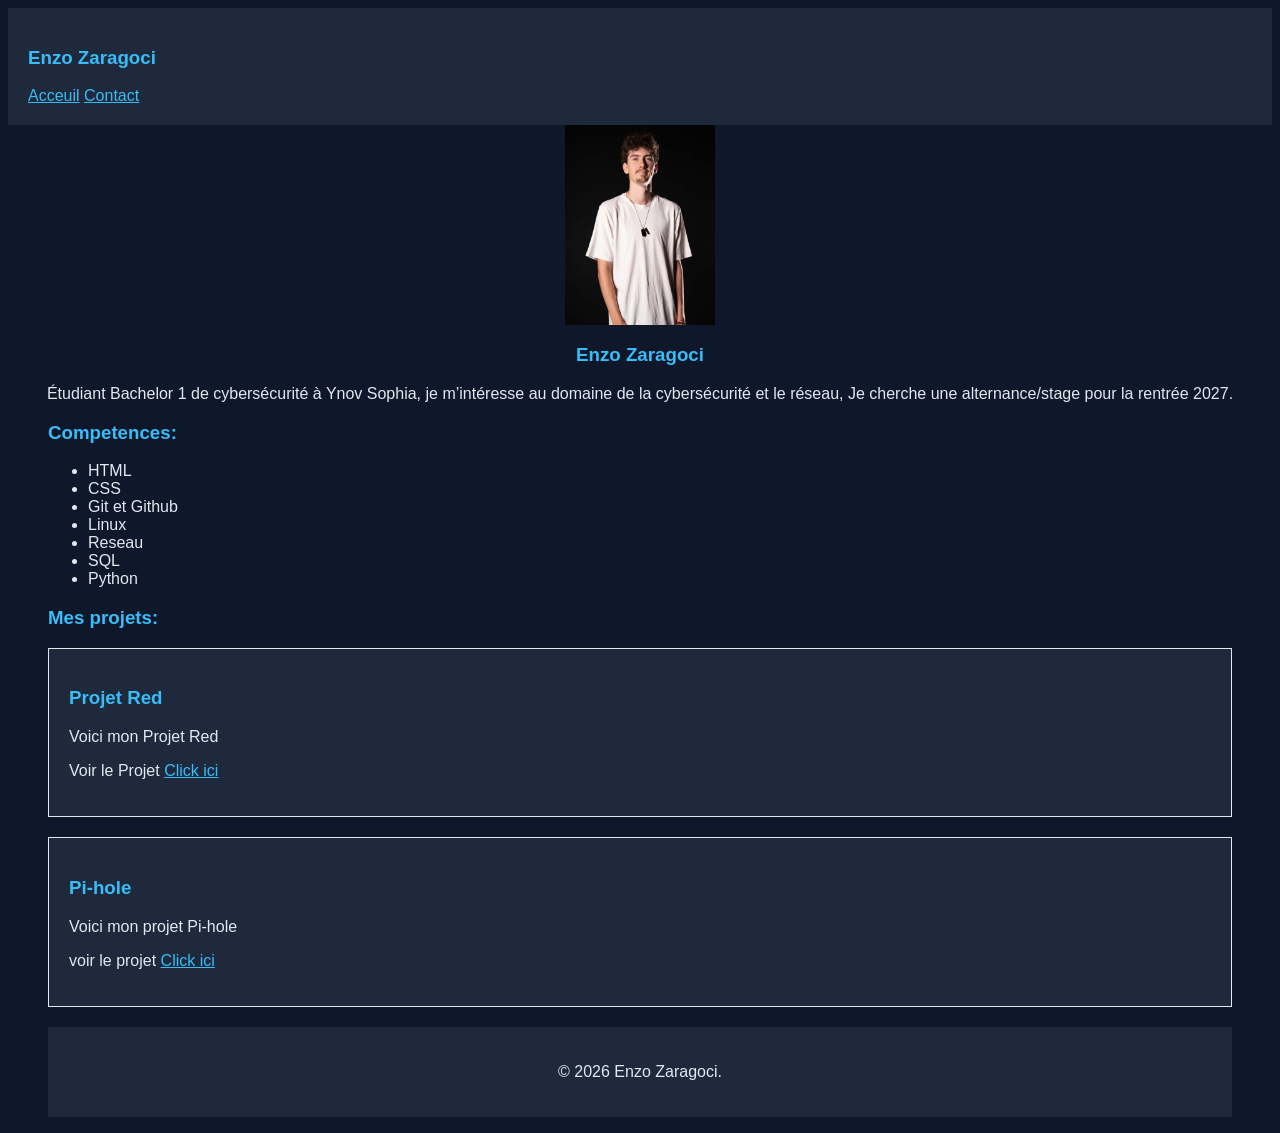
==== index.html @ 89391ff2 "contact" ====
<!DOCTYPE html>
<html lang="fr">
    <head>
        <meta charset="UTF-8">
        <link rel="stylesheet" href="style.css">
        <title>Portfolio Enzo Zaragoci</title>
    </head>
    <header>
        <h3>
            Enzo Zaragoci
        </h3>
        <a href="index.html">Acceuil</a>
        <a href="contact.html">Contact</a>   
    </header>
    <body>
        <img src="Photo professionel.jpg" alt="Photo professionel" width="150" height="200">
        <h3 style="text-align:center">Enzo Zaragoci</h3>
        <p style="text-align:center">Étudiant Bachelor 1 de cybersécurité à Ynov Sophia, je m’intéresse au domaine de la cybersécurité et le réseau, Je cherche une alternance/stage pour la rentrée 2027.</p>
        <figure>
        <h3>Competences:</h3>
            <ul>
                <li>HTML</li>
                <li>CSS</li>
                <li>Git et Github</li>
                <li>Linux</li>
                <li>Reseau</li>
                <li>SQL</li>
                <li>Python</li>
            </ul>
        <h3>Mes projets:</h3>
        <div class ="projetred">
            <h3>Projet Red</h3>
            <p>Voici mon Projet Red</p>
            <p>Voir le Projet <a href="https://github.com/ItsForTheVibes/Projet-Red-Mr-Ybot">Click ici</a></p>
        </div>
        <div class ="projetpi">
            <h3>Pi-hole</h3>
            <p>Voici mon projet Pi-hole</p>
            <p>voir le projet <a href="https://github.com/ItsForTheVibes/Projet-Red-Mr-Ybot">Click ici</a></p>
        </div>
    </body>
    <footer>
        <p style = "text-align: center">© 2026 Enzo Zaragoci.</p>
    </footer>
</html>
---- style.css ----
img {
  display: block;
  margin-left: auto;
  margin-right: auto;
}   

body {
  background-color: #0F172A;
  h3,h2,ul,figcaption,a {
    color: #38BDF8;
    }
    p,li{
    color: #E2E8F0;
    }
}

* {
    font-family: Arial, sans-serif;
}   

.projetred {
    margin-bottom: 20px;
    padding: 20px;
    border: 1px solid #E2E8F0;
    background-color: #1E293B ;
}

.projetpi {
    margin-bottom: 20px;
    padding: 20px;
    border: 1px solid #E2E8F0;
    background-color: #1E293B ;
}

header {
    display: block;
    background-color: #1E293B ;
    color: #E2E8F0;
    padding: 20px;
    text-align:left;
}

main {
    flex: 1;
    padding: 30px;
}

footer {
    display: block;
    background-color: #1E293B ;
    color: #E2E8F0;
    padding: 20px;
    text-align: center;
}
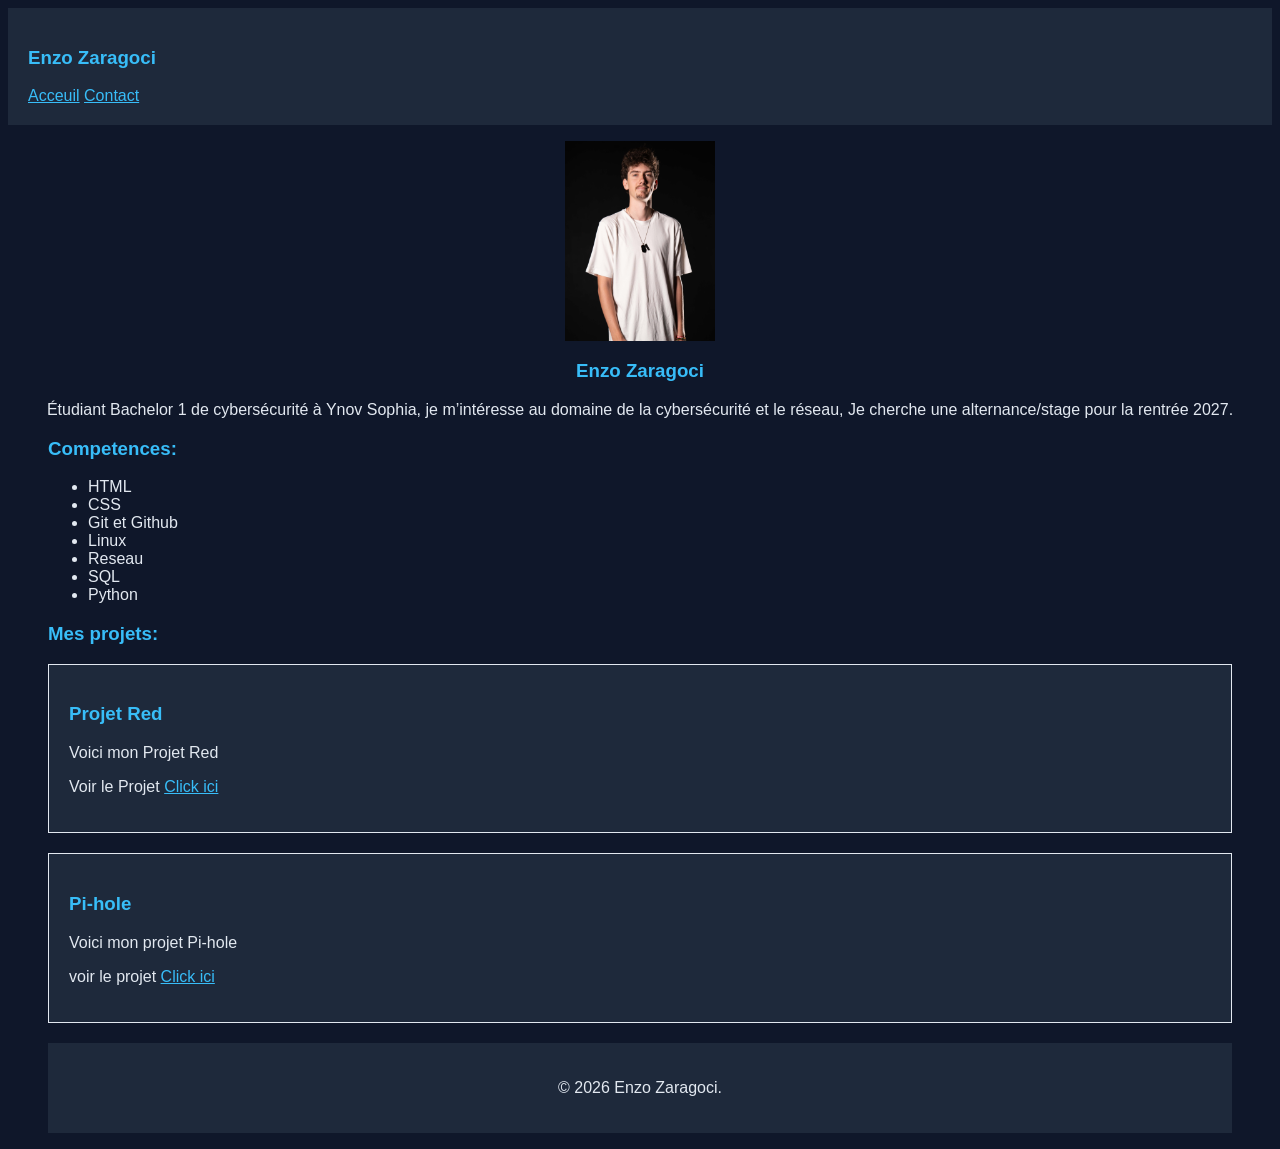
==== commit 53bc4dc8: "espace" ====
--- a/index.html
+++ b/index.html
@@ -13,6 +13,7 @@
         <a href="contact.html">Contact</a>   
     </header>
     <body>
+        <p></p>
         <img src="Photo professionel.jpg" alt="Photo professionel" width="150" height="200">
         <h3 style="text-align:center">Enzo Zaragoci</h3>
         <p style="text-align:center">Étudiant Bachelor 1 de cybersécurité à Ynov Sophia, je m’intéresse au domaine de la cybersécurité et le réseau, Je cherche une alternance/stage pour la rentrée 2027.</p>
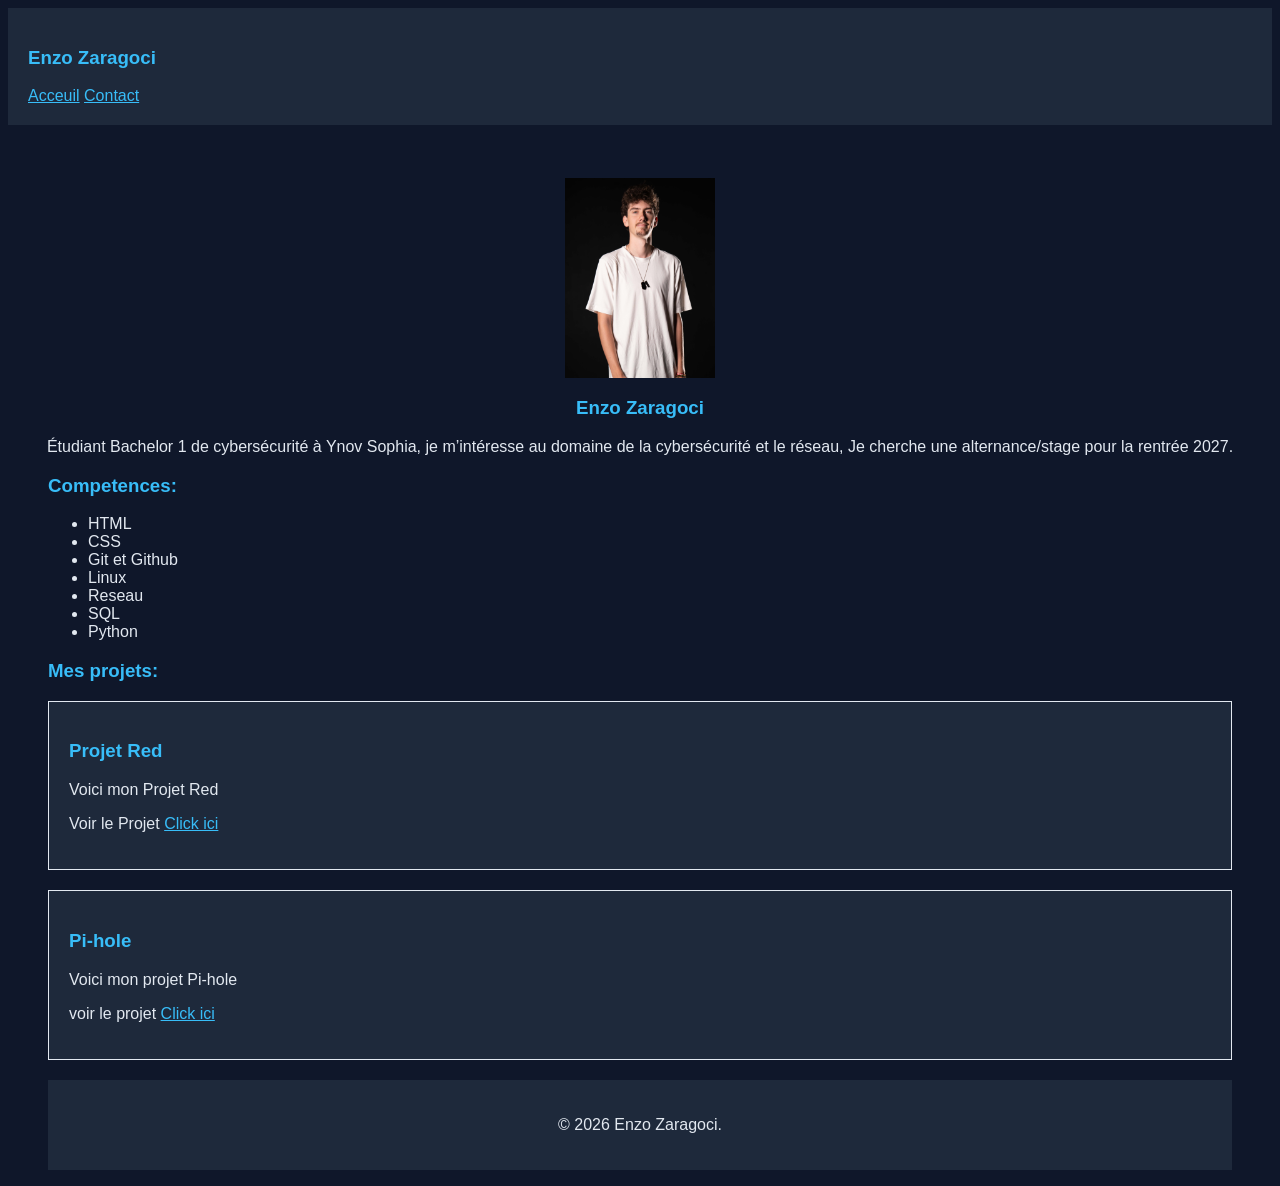
==== commit 6fea9d03: "espace" ====
--- a/index.html
+++ b/index.html
@@ -13,7 +13,7 @@
         <a href="contact.html">Contact</a>   
     </header>
     <body>
-        <p></p>
+        <p>ㅤ</p>
         <img src="Photo professionel.jpg" alt="Photo professionel" width="150" height="200">
         <h3 style="text-align:center">Enzo Zaragoci</h3>
         <p style="text-align:center">Étudiant Bachelor 1 de cybersécurité à Ynov Sophia, je m’intéresse au domaine de la cybersécurité et le réseau, Je cherche une alternance/stage pour la rentrée 2027.</p>
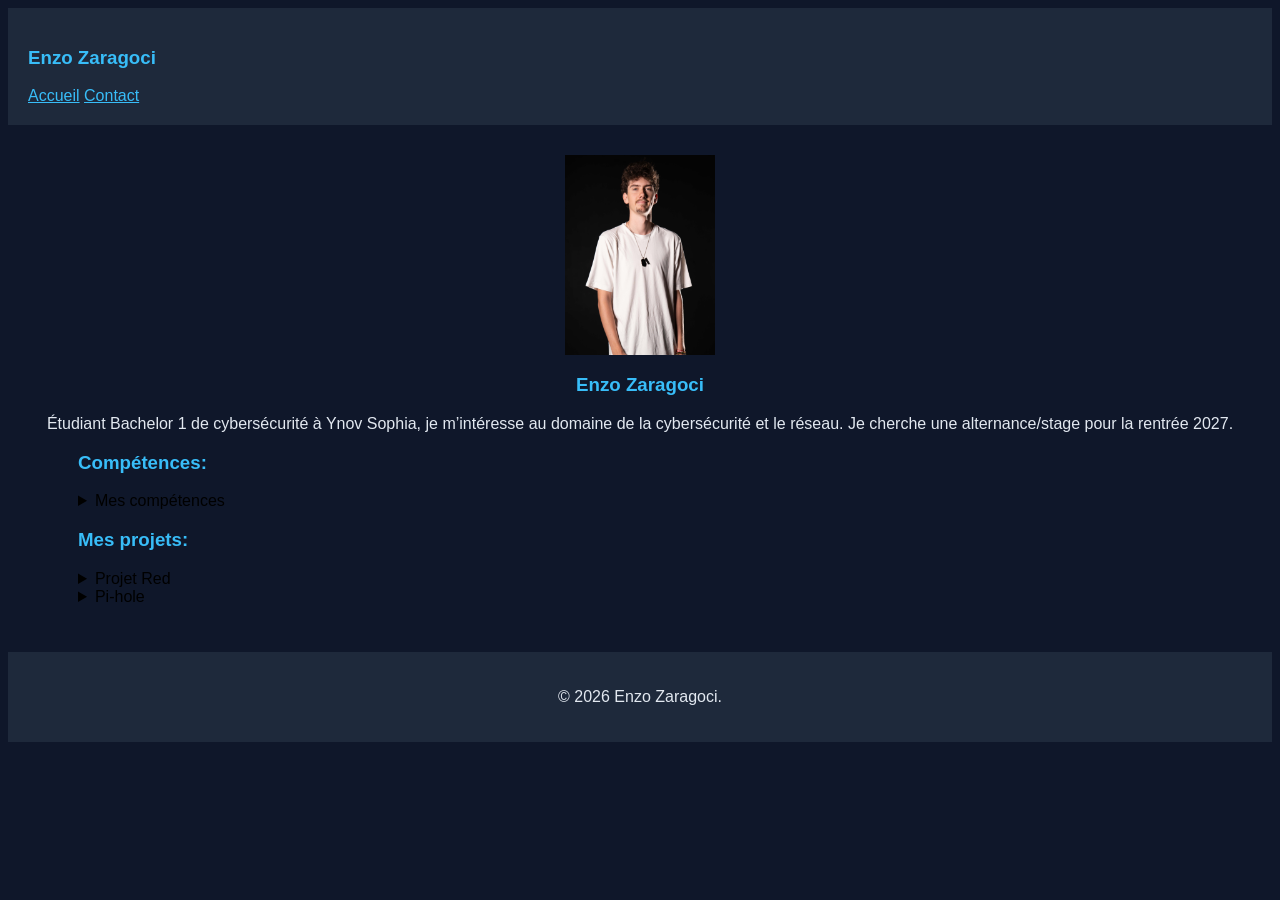
==== commit 614131e4: "acordion index.html" ====
--- a/index.html
+++ b/index.html
@@ -1,46 +1,87 @@
+
 <!DOCTYPE html>
 <html lang="fr">
-    <head>
-        <meta charset="UTF-8">
-        <link rel="stylesheet" href="style.css">
-        <title>Portfolio Enzo Zaragoci</title>
-    </head>
+<head>
+    <meta charset="UTF-8">
+    <meta name="viewport" content="width=device-width, initial-scale=1.0">
+    <link rel="stylesheet" href="style.css">
+    <title>Portfolio Enzo Zaragoci</title>
+</head>
+
+<body>
     <header>
-        <h3>
-            Enzo Zaragoci
-        </h3>
-        <a href="index.html">Acceuil</a>
-        <a href="contact.html">Contact</a>   
+        <h3>Enzo Zaragoci</h3>
+        <a href="index.html">Accueil</a>
+        <a href="contact.html">Contact</a>
     </header>
-    <body>
-        <p>ㅤ</p>
-        <img src="Photo professionel.jpg" alt="Photo professionel" width="150" height="200">
+
+    <main>
+        <img src="Photo professionel.jpg"
+             alt="Photo professionnel"
+             width="150"
+             height="200">
+
         <h3 style="text-align:center">Enzo Zaragoci</h3>
-        <p style="text-align:center">Étudiant Bachelor 1 de cybersécurité à Ynov Sophia, je m’intéresse au domaine de la cybersécurité et le réseau, Je cherche une alternance/stage pour la rentrée 2027.</p>
+
+        <p style="text-align:center">
+            Étudiant Bachelor 1 de cybersécurité à Ynov Sophia,
+            je m’intéresse au domaine de la cybersécurité et
+            le réseau. Je cherche une alternance/stage
+            pour la rentrée 2027.
+        </p>
+
         <figure>
-        <h3>Competences:</h3>
-            <ul>
-                <li>HTML</li>
-                <li>CSS</li>
-                <li>Git et Github</li>
-                <li>Linux</li>
-                <li>Reseau</li>
-                <li>SQL</li>
-                <li>Python</li>
-            </ul>
-        <h3>Mes projets:</h3>
-        <div class ="projetred">
-            <h3>Projet Red</h3>
-            <p>Voici mon Projet Red</p>
-            <p>Voir le Projet <a href="https://github.com/ItsForTheVibes/Projet-Red-Mr-Ybot">Click ici</a></p>
-        </div>
-        <div class ="projetpi">
-            <h3>Pi-hole</h3>
-            <p>Voici mon projet Pi-hole</p>
-            <p>voir le projet <a href="https://github.com/ItsForTheVibes/Projet-Red-Mr-Ybot">Click ici</a></p>
-        </div>
-    </body>
+            <h3>Compétences:</h3>
+
+            <details class="accordion">
+                <summary>Mes compétences</summary>
+                <div class="accordion-content">
+                    <ul>
+                        <li>HTML</li>
+                        <li>CSS</li>
+                        <li>Git et Github</li>
+                        <li>Linux</li>
+                        <li>Réseau</li>
+                        <li>SQL</li>
+                        <li>Python</li>
+                    </ul>
+                </div>
+            </details>
+
+            <h3>Mes projets:</h3>
+
+            <details class="accordion">
+                <summary>Projet Red</summary>
+                <div class="accordion-content">
+                    <p>Voici mon Projet Red</p>
+                    <p>
+                        Voir le Projet
+                        <a href="https://github.com/ItsForTheVibes/Projet-Red-Mr-Ybot"
+                           target="_blank" rel="noopener noreferrer">
+                            Click ici
+                        </a>
+                    </p>
+                </div>
+            </details>
+
+            <details class="accordion">
+                <summary>Pi-hole</summary>
+                <div class="accordion-content">
+                    <p>Voici mon projet Pi-hole</p>
+                    <p>
+                        Voir le projet
+                        <a href="https://github.com/ItsForTheVibes/Projet-Red-Mr-Ybot"
+                           target="_blank" rel="noopener noreferrer">
+                            Click ici
+                        </a>
+                    </p>
+                </div>
+            </details>
+        </figure>
+    </main>
+
     <footer>
-        <p style = "text-align: center">© 2026 Enzo Zaragoci.</p>
+        <p>© 2026 Enzo Zaragoci.</p>
     </footer>
-</html>+</body>
+</html>
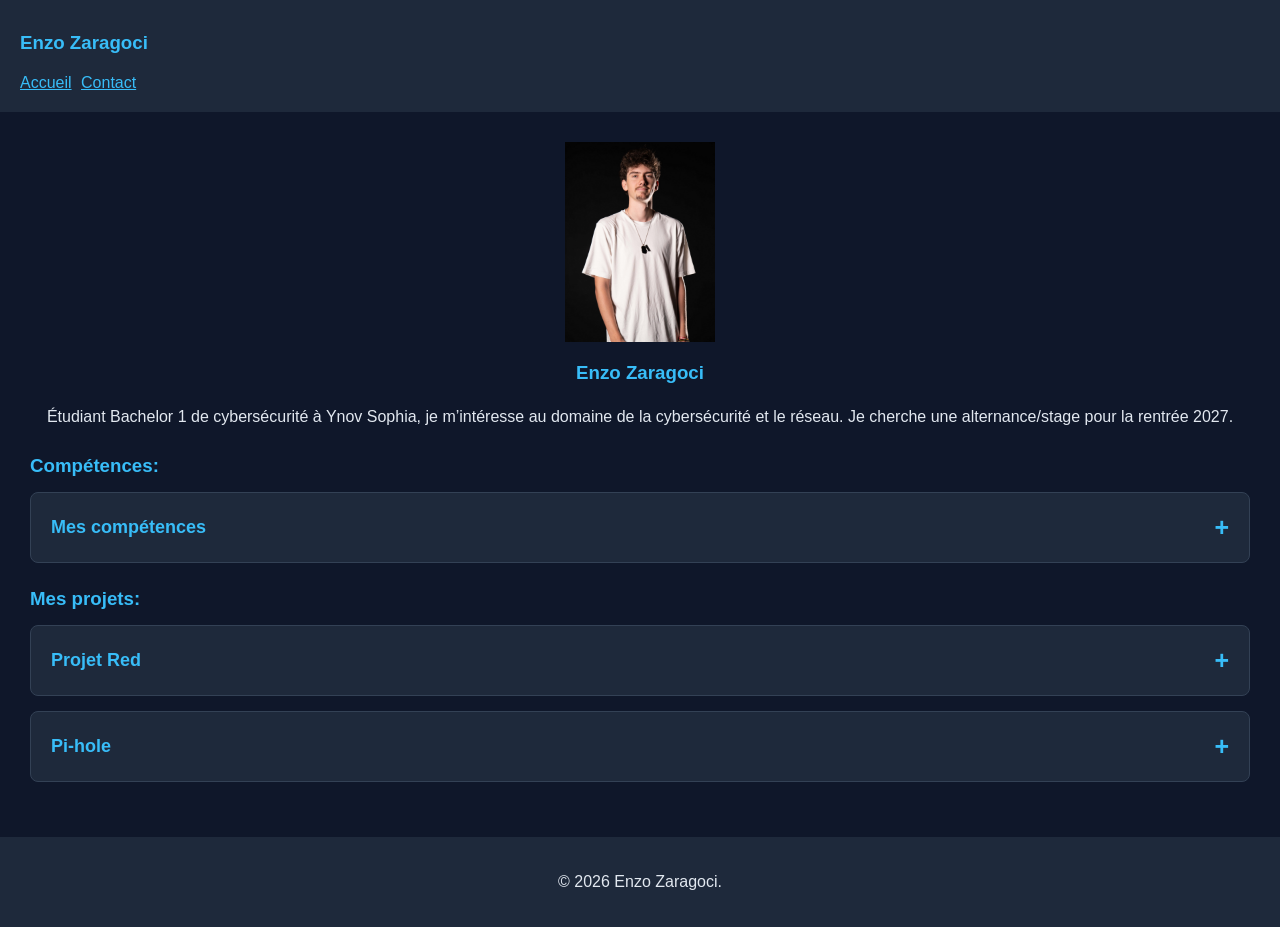
==== commit 172c2d10: "ia a pete un cable" ====
--- a/index.html
+++ b/index.html
@@ -1,6 +1,7 @@
 
 <!DOCTYPE html>
 <html lang="fr">
+
 <head>
     <meta charset="UTF-8">
     <meta name="viewport" content="width=device-width, initial-scale=1.0">
@@ -9,33 +10,52 @@
 </head>
 
 <body>
+
+    <!-- HEADER -->
     <header>
         <h3>Enzo Zaragoci</h3>
-        <a href="index.html">Accueil</a>
-        <a href="contact.html">Contact</a>
+
+        <nav>
+            <a href="index.html">Accueil</a>
+            <a href="contact.html">Contact</a>
+        </nav>
     </header>
 
+    <!-- MAIN CONTENT -->
     <main>
-        <img src="Photo professionel.jpg"
-             alt="Photo professionnel"
-             width="150"
-             height="200">
 
-        <h3 style="text-align:center">Enzo Zaragoci</h3>
+        <!-- PROFILE -->
+        <section class="profil">
 
-        <p style="text-align:center">
-            Étudiant Bachelor 1 de cybersécurité à Ynov Sophia,
-            je m’intéresse au domaine de la cybersécurité et
-            le réseau. Je cherche une alternance/stage
-            pour la rentrée 2027.
-        </p>
+            <img
+                src="Photo professionel.jpg"
+                alt="Photo professionnel"
+                width="150"
+                height="200"
+            >
 
-        <figure>
+            <h3>Enzo Zaragoci</h3>
+
+            <p>
+                Étudiant Bachelor 1 de cybersécurité à Ynov Sophia,
+                je m’intéresse au domaine de la cybersécurité
+                et le réseau. Je cherche une alternance/stage
+                pour la rentrée 2027.
+            </p>
+
+        </section>
+
+        <!-- COMPETENCES -->
+        <section class="competences">
+
             <h3>Compétences:</h3>
 
             <details class="accordion">
+
                 <summary>Mes compétences</summary>
+
                 <div class="accordion-content">
+
                     <ul>
                         <li>HTML</li>
                         <li>CSS</li>
@@ -45,43 +65,74 @@
                         <li>SQL</li>
                         <li>Python</li>
                     </ul>
+
                 </div>
+
             </details>
+
+        </section>
+
+        <!-- PROJETS -->
+        <section class="projets">
 
             <h3>Mes projets:</h3>
 
+            <!-- PROJET RED -->
             <details class="accordion">
+
                 <summary>Projet Red</summary>
+
                 <div class="accordion-content">
+
                     <p>Voici mon Projet Red</p>
+
                     <p>
-                        Voir le Projet
-                        <a href="https://github.com/ItsForTheVibes/Projet-Red-Mr-Ybot"
-                           target="_blank" rel="noopener noreferrer">
+                        Voir le Projet :
+                        <a
+                            href="https://github.com/ItsForTheVibes/Projet-Red-Mr-Ybot"
+                            target="_blank"
+                            rel="noopener noreferrer"
+                        >
                             Click ici
                         </a>
                     </p>
+
                 </div>
+
             </details>
 
+            <!-- PI-HOLE -->
             <details class="accordion">
+
                 <summary>Pi-hole</summary>
+
                 <div class="accordion-content">
+
                     <p>Voici mon projet Pi-hole</p>
+
                     <p>
-                        Voir le projet
-                        <a href="https://github.com/ItsForTheVibes/Projet-Red-Mr-Ybot"
-                           target="_blank" rel="noopener noreferrer">
+                        Voir le projet :
+                        <a
+                            href="https://github.com/ItsForTheVibes/Projet-Red-Mr-Ybot"
+                            target="_blank"
+                            rel="noopener noreferrer"
+                        >
                             Click ici
                         </a>
                     </p>
+
                 </div>
+
             </details>
-        </figure>
+
+        </section>
+
     </main>
 
+    <!-- FOOTER -->
     <footer>
         <p>© 2026 Enzo Zaragoci.</p>
     </footer>
+
 </body>
 </html>
--- a/style.css
+++ b/style.css
@@ -1,54 +1,220 @@
-img {
-  display: block;
-  margin-left: auto;
-  margin-right: auto;
-}   
+
+/* GENERAL */
+
+* {
+    box-sizing: border-box;
+    font-family: Arial, sans-serif;
+}
 
 body {
-  background-color: #0F172A;
-  h3,h2,ul,figcaption,a {
-    color: #38BDF8;
-    }
-    p,li{
-    color: #E2E8F0;
-    }
-}
-
-* {
-    font-family: Arial, sans-serif;
-}   
-
-.projetred {
+    margin: 0;
+    background-color: #0F172A;
+    color: #E2E8F0;
+}
+
+h2, h3, a {
+    color: #38BDF8;
+}
+
+p, li {
+    color: #E2E8F0;
+}
+
+/* HEADER */
+
+header {
+    background-color: #1E293B;
+    padding: 20px;
+    text-align: left;
+}
+
+header h3 {
+    margin-top: 12px;
     margin-bottom: 20px;
+}
+
+nav a {
+    color: #38BDF8;
+    margin-right: 5px;
+}
+
+/* MAIN */
+
+main {
+    padding: 30px;
+    flex: 1;
+}
+
+/* PROFILE */
+
+.profil {
+    text-align: center;
+    margin-bottom: 25px;
+}
+
+.profil img {
+    display: block;
+    margin-left: auto;
+    margin-right: auto;
+    object-fit: cover;
+}
+
+.profil h3 {
+    margin-top: 20px;
+}
+
+.profil p {
+    line-height: 1.6;
+    margin-top: 20px;
+}
+
+/* SECTIONS */
+
+.competences,
+.projets {
+    margin-bottom: 25px;
+}
+
+.competences h3,
+.projets h3 {
+    color: #38BDF8;
+    margin-bottom: 15px;
+}
+
+/* ACCORDION */
+
+.accordion {
+    background-color: #1E293B;
+    border: 1px solid #334155;
+    border-radius: 8px;
+    margin-bottom: 15px;
+    overflow: hidden;
+    transition: border-color 0.3s ease;
+}
+
+/* ACCORDION TITLE */
+
+.accordion summary {
     padding: 20px;
-    border: 1px solid #E2E8F0;
-    background-color: #1E293B ;
-}
-
-.projetpi {
-    margin-bottom: 20px;
-    padding: 20px;
-    border: 1px solid #E2E8F0;
-    background-color: #1E293B ;
-}
-
-header {
-    display: block;
-    background-color: #1E293B ;
-    color: #E2E8F0;
-    padding: 20px;
-    text-align:left;
-}
-
-main {
-    flex: 1;
-    padding: 30px;
-}
+    color: #38BDF8;
+    font-size: 18px;
+    font-weight: bold;
+    cursor: pointer;
+
+    list-style: none;
+
+    display: flex;
+    justify-content: space-between;
+    align-items: center;
+
+    transition: background-color 0.3s ease;
+}
+
+/* REMOVE DEFAULT ARROW */
+
+.accordion summary::-webkit-details-marker {
+    display: none;
+}
+
+/* CUSTOM PLUS ICON */
+
+.accordion summary::after {
+    content: "+";
+    font-size: 25px;
+    color: #38BDF8;
+    transition: transform 0.3s ease;
+}
+
+/* MINUS ICON WHEN OPEN */
+
+.accordion[open] summary::after {
+    content: "−";
+}
+
+/* HOVER EFFECT */
+
+.accordion summary:hover {
+    background-color: #334155;
+}
+
+/* OPEN ACCORDION */
+
+.accordion[open] {
+    border-color: #38BDF8;
+}
+
+/* ACCORDION CONTENT */
+
+.accordion-content {
+    padding: 0 20px 20px;
+    color: #E2E8F0;
+
+    animation: fadeIn 0.3s ease;
+}
+
+.accordion-content p,
+.accordion-content li {
+    color: #E2E8F0;
+}
+
+.accordion-content ul {
+    padding-left: 20px;
+}
+
+.accordion-content li {
+    margin-bottom: 8px;
+}
+
+.accordion-content a {
+    color: #38BDF8;
+}
+
+/* OPENING ANIMATION */
+
+@keyframes fadeIn {
+    from {
+        opacity: 0;
+        transform: translateY(-8px);
+    }
+
+    to {
+        opacity: 1;
+        transform: translateY(0);
+    }
+}
+
+/* FOOTER */
 
 footer {
-    display: block;
-    background-color: #1E293B ;
+    background-color: #1E293B;
     color: #E2E8F0;
     padding: 20px;
     text-align: center;
-}+}
+
+footer p {
+    text-align: center;
+}
+
+/* MOBILE RESPONSIVE */
+
+@media (max-width: 600px) {
+
+    main {
+        padding: 20px;
+    }
+
+    .profil p {
+        font-size: 15px;
+    }
+
+    .accordion summary {
+        padding: 15px;
+        font-size: 16px;
+    }
+
+    .accordion-content {
+        padding: 0 15px 15px;
+    }
+
+}
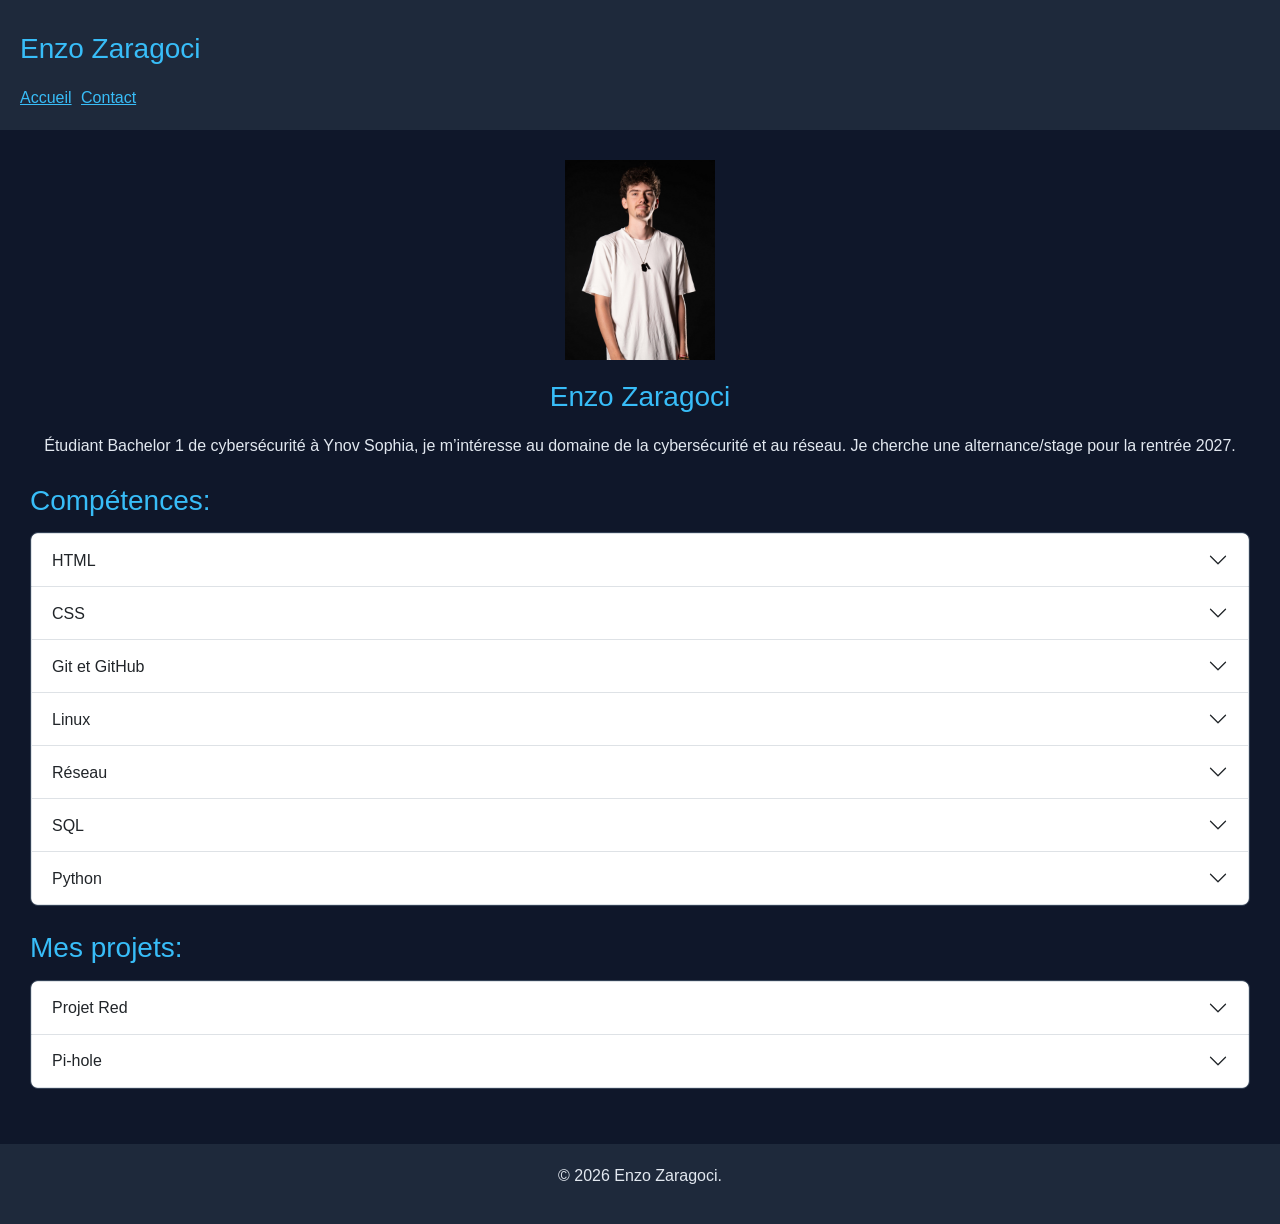
==== commit faf19a75: "acordion index" ====
--- a/index.html
+++ b/index.html
@@ -1,138 +1,125 @@
 
 <!DOCTYPE html>
 <html lang="fr">
-
 <head>
     <meta charset="UTF-8">
     <meta name="viewport" content="width=device-width, initial-scale=1.0">
+    <title>Portfolio Enzo Zaragoci</title>
+    <link href="https://cdn.jsdelivr.net/npm/bootstrap@5.3.3/dist/css/bootstrap.min.css" rel="stylesheet">
     <link rel="stylesheet" href="style.css">
-    <title>Portfolio Enzo Zaragoci</title>
 </head>
-
 <body>
-
-    <!-- HEADER -->
     <header>
         <h3>Enzo Zaragoci</h3>
-
         <nav>
             <a href="index.html">Accueil</a>
             <a href="contact.html">Contact</a>
         </nav>
     </header>
 
-    <!-- MAIN CONTENT -->
     <main>
-
-        <!-- PROFILE -->
         <section class="profil">
-
-            <img
-                src="Photo professionel.jpg"
-                alt="Photo professionnel"
-                width="150"
-                height="200"
-            >
-
+            <img src="Photo professionel.jpg" alt="Photo professionnelle" width="150" height="200">
             <h3>Enzo Zaragoci</h3>
-
-            <p>
-                Étudiant Bachelor 1 de cybersécurité à Ynov Sophia,
-                je m’intéresse au domaine de la cybersécurité
-                et le réseau. Je cherche une alternance/stage
-                pour la rentrée 2027.
-            </p>
-
+            <p>Étudiant Bachelor 1 de cybersécurité à Ynov Sophia, je m’intéresse au domaine de la cybersécurité et au réseau. Je cherche une alternance/stage pour la rentrée 2027.</p>
         </section>
 
-        <!-- COMPETENCES -->
         <section class="competences">
-
             <h3>Compétences:</h3>
-
-            <details class="accordion">
-
-                <summary>Mes compétences</summary>
-
-                <div class="accordion-content">
-
-                    <ul>
-                        <li>HTML</li>
-                        <li>CSS</li>
-                        <li>Git et Github</li>
-                        <li>Linux</li>
-                        <li>Réseau</li>
-                        <li>SQL</li>
-                        <li>Python</li>
-                    </ul>
-
+            <div class="accordion" id="accordionCompetences">
+                <div class="accordion-item">
+                    <h2 class="accordion-header">
+                        <button class="accordion-button collapsed" type="button" data-bs-toggle="collapse" data-bs-target="#competenceHTML" aria-expanded="false" aria-controls="competenceHTML">HTML</button>
+                    </h2>
+                    <div id="competenceHTML" class="accordion-collapse collapse" data-bs-parent="#accordionCompetences">
+                        <div class="accordion-body">HTML est un langage de balisage utilisé pour structurer les pages web. Je l'utilise pour créer des sites internet et organiser leur contenu.</div>
+                    </div>
                 </div>
-
-            </details>
-
+                <div class="accordion-item">
+                    <h2 class="accordion-header">
+                        <button class="accordion-button collapsed" type="button" data-bs-toggle="collapse" data-bs-target="#competenceCSS" aria-expanded="false" aria-controls="competenceCSS">CSS</button>
+                    </h2>
+                    <div id="competenceCSS" class="accordion-collapse collapse" data-bs-parent="#accordionCompetences">
+                        <div class="accordion-body">CSS permet de personnaliser l'apparence des pages web : couleurs, polices, animations et mise en page. Je l'utilise notamment pour le design de mon portfolio.</div>
+                    </div>
+                </div>
+                <div class="accordion-item">
+                    <h2 class="accordion-header">
+                        <button class="accordion-button collapsed" type="button" data-bs-toggle="collapse" data-bs-target="#competenceGit" aria-expanded="false" aria-controls="competenceGit">Git et GitHub</button>
+                    </h2>
+                    <div id="competenceGit" class="accordion-collapse collapse" data-bs-parent="#accordionCompetences">
+                        <div class="accordion-body">Git est un outil de gestion de versions qui permet de suivre les modifications d'un projet. GitHub permet d'héberger des dépôts et de collaborer sur du code.</div>
+                    </div>
+                </div>
+                <div class="accordion-item">
+                    <h2 class="accordion-header">
+                        <button class="accordion-button collapsed" type="button" data-bs-toggle="collapse" data-bs-target="#competenceLinux" aria-expanded="false" aria-controls="competenceLinux">Linux</button>
+                    </h2>
+                    <div id="competenceLinux" class="accordion-collapse collapse" data-bs-parent="#accordionCompetences">
+                        <div class="accordion-body">Linux est un système d'exploitation très utilisé dans les serveurs et la cybersécurité. Je développe mes compétences dans l'utilisation du terminal, des commandes et de l'administration système.</div>
+                    </div>
+                </div>
+                <div class="accordion-item">
+                    <h2 class="accordion-header">
+                        <button class="accordion-button collapsed" type="button" data-bs-toggle="collapse" data-bs-target="#competenceReseau" aria-expanded="false" aria-controls="competenceReseau">Réseau</button>
+                    </h2>
+                    <div id="competenceReseau" class="accordion-collapse collapse" data-bs-parent="#accordionCompetences">
+                        <div class="accordion-body">Je m'intéresse au fonctionnement des réseaux informatiques : adressage IP, protocoles TCP/IP, DNS, routage et communication entre les équipements.</div>
+                    </div>
+                </div>
+                <div class="accordion-item">
+                    <h2 class="accordion-header">
+                        <button class="accordion-button collapsed" type="button" data-bs-toggle="collapse" data-bs-target="#competenceSQL" aria-expanded="false" aria-controls="competenceSQL">SQL</button>
+                    </h2>
+                    <div id="competenceSQL" class="accordion-collapse collapse" data-bs-parent="#accordionCompetences">
+                        <div class="accordion-body">SQL est un langage permettant d'interagir avec des bases de données relationnelles. Il permet notamment de rechercher, ajouter, modifier et supprimer des données.</div>
+                    </div>
+                </div>
+                <div class="accordion-item">
+                    <h2 class="accordion-header">
+                        <button class="accordion-button collapsed" type="button" data-bs-toggle="collapse" data-bs-target="#competencePython" aria-expanded="false" aria-controls="competencePython">Python</button>
+                    </h2>
+                    <div id="competencePython" class="accordion-collapse collapse" data-bs-parent="#accordionCompetences">
+                        <div class="accordion-body">Python est un langage de programmation polyvalent utilisé pour le scripting, l'automatisation et la cybersécurité. Je l'utilise pour apprendre à développer des programmes et automatiser certaines tâches.</div>
+                    </div>
+                </div>
+            </div>
         </section>
 
-        <!-- PROJETS -->
         <section class="projets">
-
             <h3>Mes projets:</h3>
-
-            <!-- PROJET RED -->
-            <details class="accordion">
-
-                <summary>Projet Red</summary>
-
-                <div class="accordion-content">
-
-                    <p>Voici mon Projet Red</p>
-
-                    <p>
-                        Voir le Projet :
-                        <a
-                            href="https://github.com/ItsForTheVibes/Projet-Red-Mr-Ybot"
-                            target="_blank"
-                            rel="noopener noreferrer"
-                        >
-                            Click ici
-                        </a>
-                    </p>
-
+            <div class="accordion" id="accordionProjets">
+                <div class="accordion-item">
+                    <h2 class="accordion-header">
+                        <button class="accordion-button collapsed" type="button" data-bs-toggle="collapse" data-bs-target="#projetRed" aria-expanded="false" aria-controls="projetRed">Projet Red</button>
+                    </h2>
+                    <div id="projetRed" class="accordion-collapse collapse" data-bs-parent="#accordionProjets">
+                        <div class="accordion-body">
+                            <p>Voici mon Projet Red, un projet lié à mon apprentissage de la cybersécurité.</p>
+                            <a href="https://github.com/ItsForTheVibes/Projet-Red-Mr-Ybot" target="_blank" rel="noopener noreferrer">Voir le projet sur GitHub</a>
+                        </div>
+                    </div>
                 </div>
-
-            </details>
-
-            <!-- PI-HOLE -->
-            <details class="accordion">
-
-                <summary>Pi-hole</summary>
-
-                <div class="accordion-content">
-
-                    <p>Voici mon projet Pi-hole</p>
-
-                    <p>
-                        Voir le projet :
-                        <a
-                            href="https://github.com/ItsForTheVibes/Projet-Red-Mr-Ybot"
-                            target="_blank"
-                            rel="noopener noreferrer"
-                        >
-                            Click ici
-                        </a>
-                    </p>
-
+                <div class="accordion-item">
+                    <h2 class="accordion-header">
+                        <button class="accordion-button collapsed" type="button" data-bs-toggle="collapse" data-bs-target="#projetPihole" aria-expanded="false" aria-controls="projetPihole">Pi-hole</button>
+                    </h2>
+                    <div id="projetPihole" class="accordion-collapse collapse" data-bs-parent="#accordionProjets">
+                        <div class="accordion-body">
+                            <p>Projet autour de Pi-hole, une solution de filtrage DNS permettant de bloquer certaines publicités et requêtes réseau indésirables.</p>
+                            <p>Ce projet permet d'approfondir mes connaissances du DNS et de l'administration réseau.</p>
+                            <a href="https://github.com/ItsForTheVibes" target="_blank" rel="noopener noreferrer">Voir mon GitHub</a>
+                        </div>
+                    </div>
                 </div>
-
-            </details>
-
+            </div>
         </section>
-
     </main>
 
-    <!-- FOOTER -->
     <footer>
         <p>© 2026 Enzo Zaragoci.</p>
     </footer>
 
+    <script src="https://cdn.jsdelivr.net/npm/bootstrap@5.3.3/dist/js/bootstrap.bundle.min.js"></script>
 </body>
 </html>
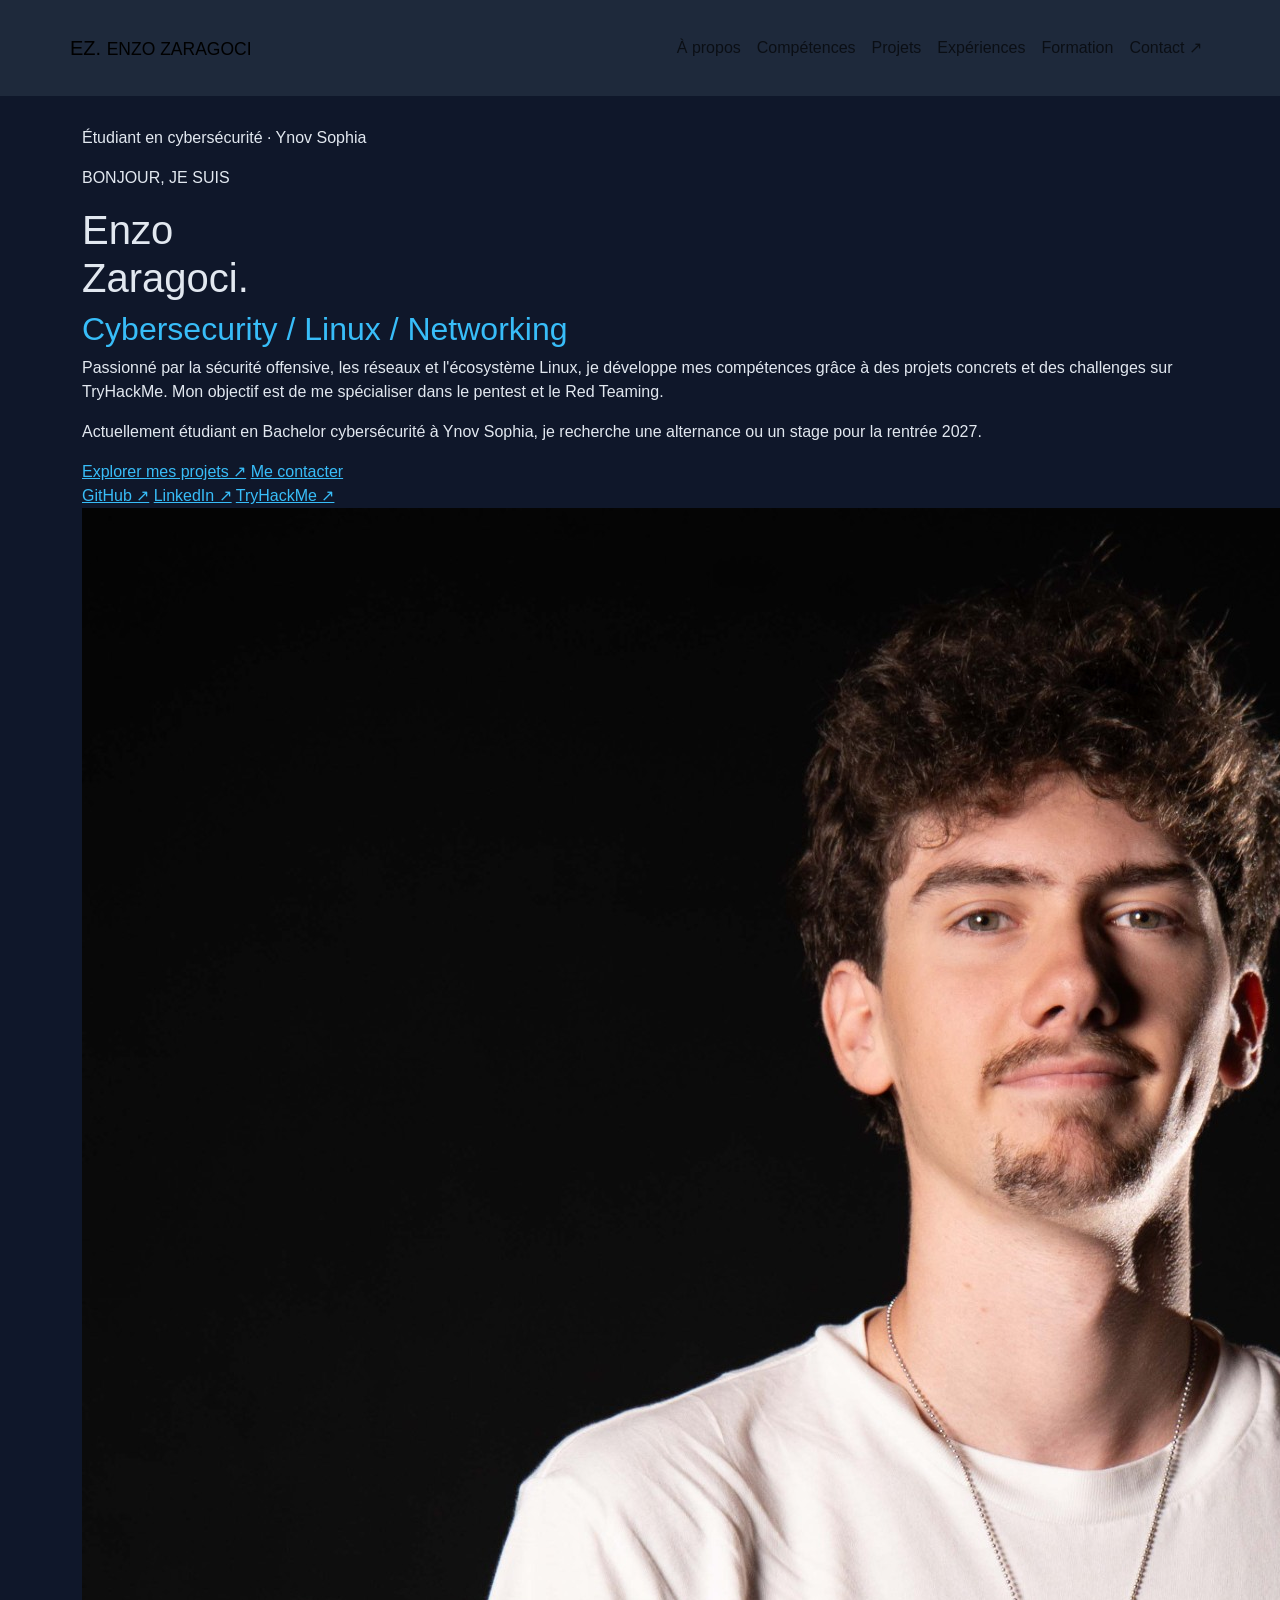
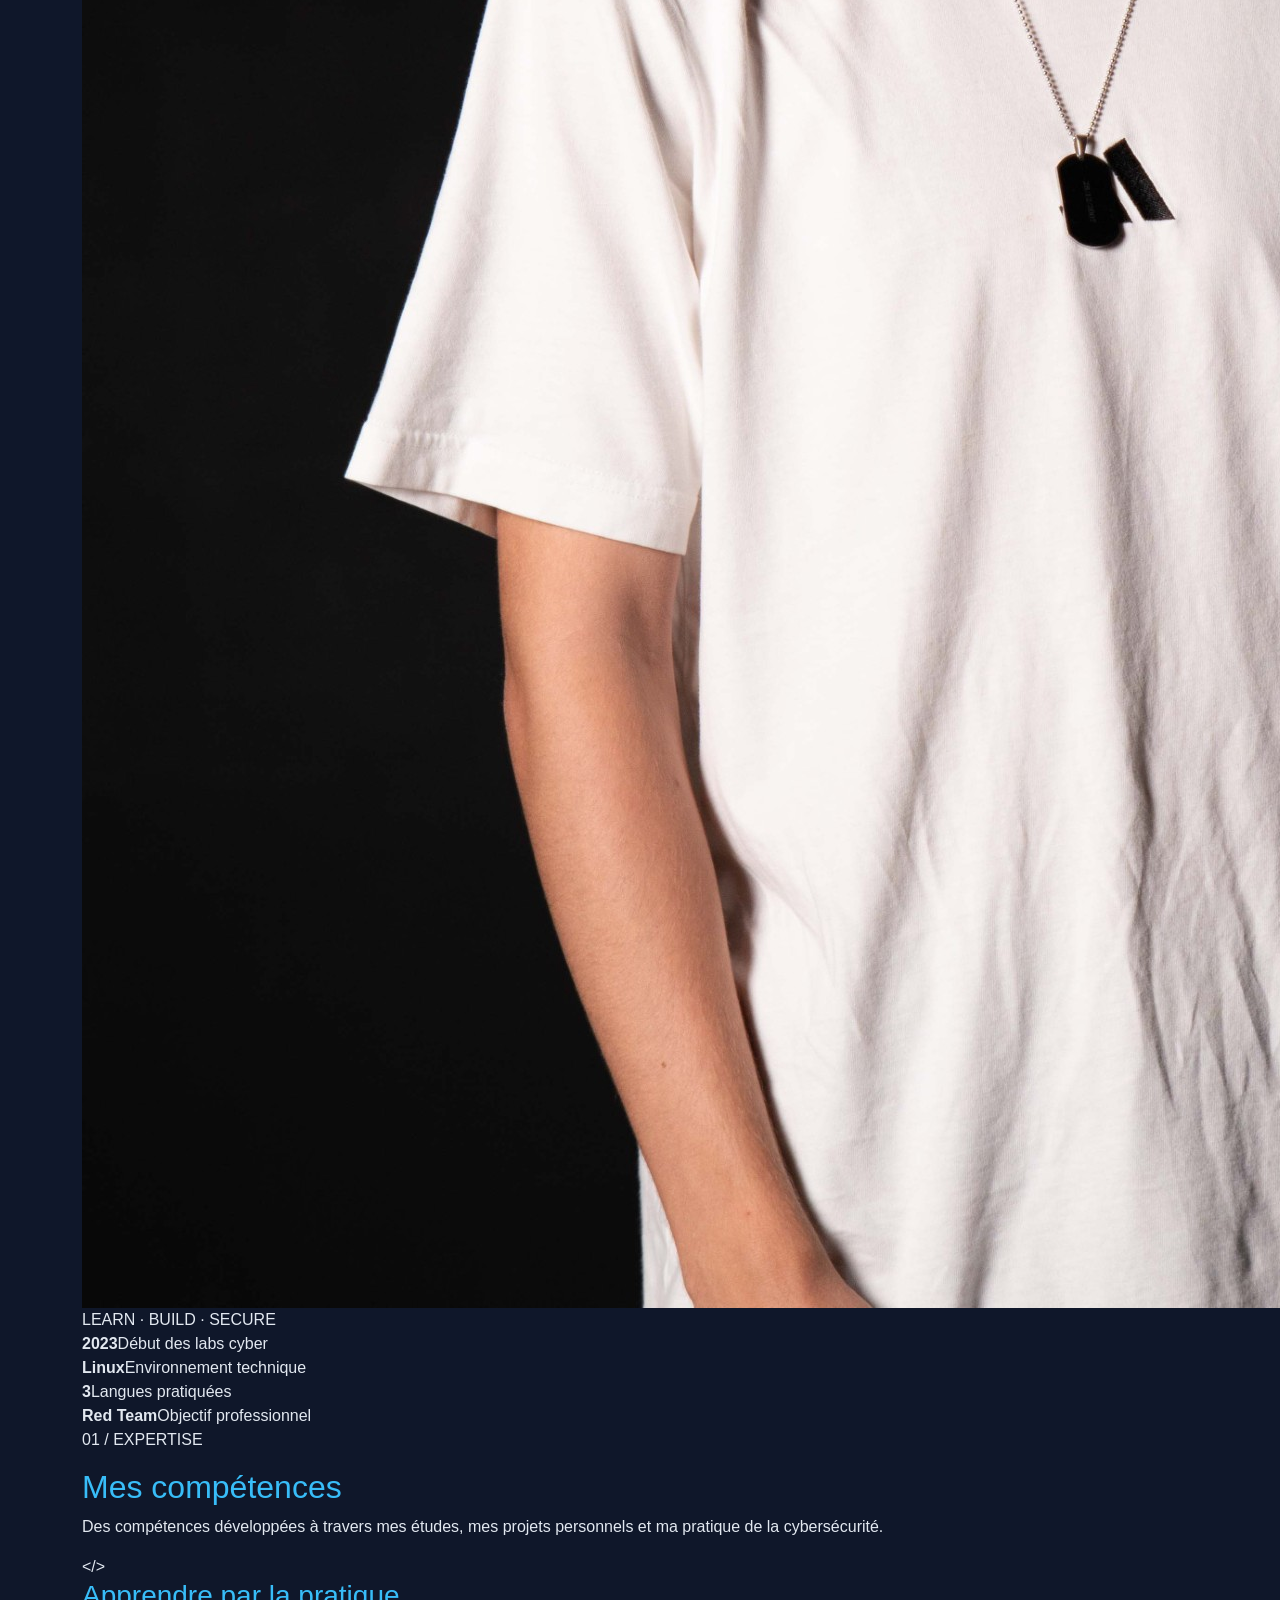
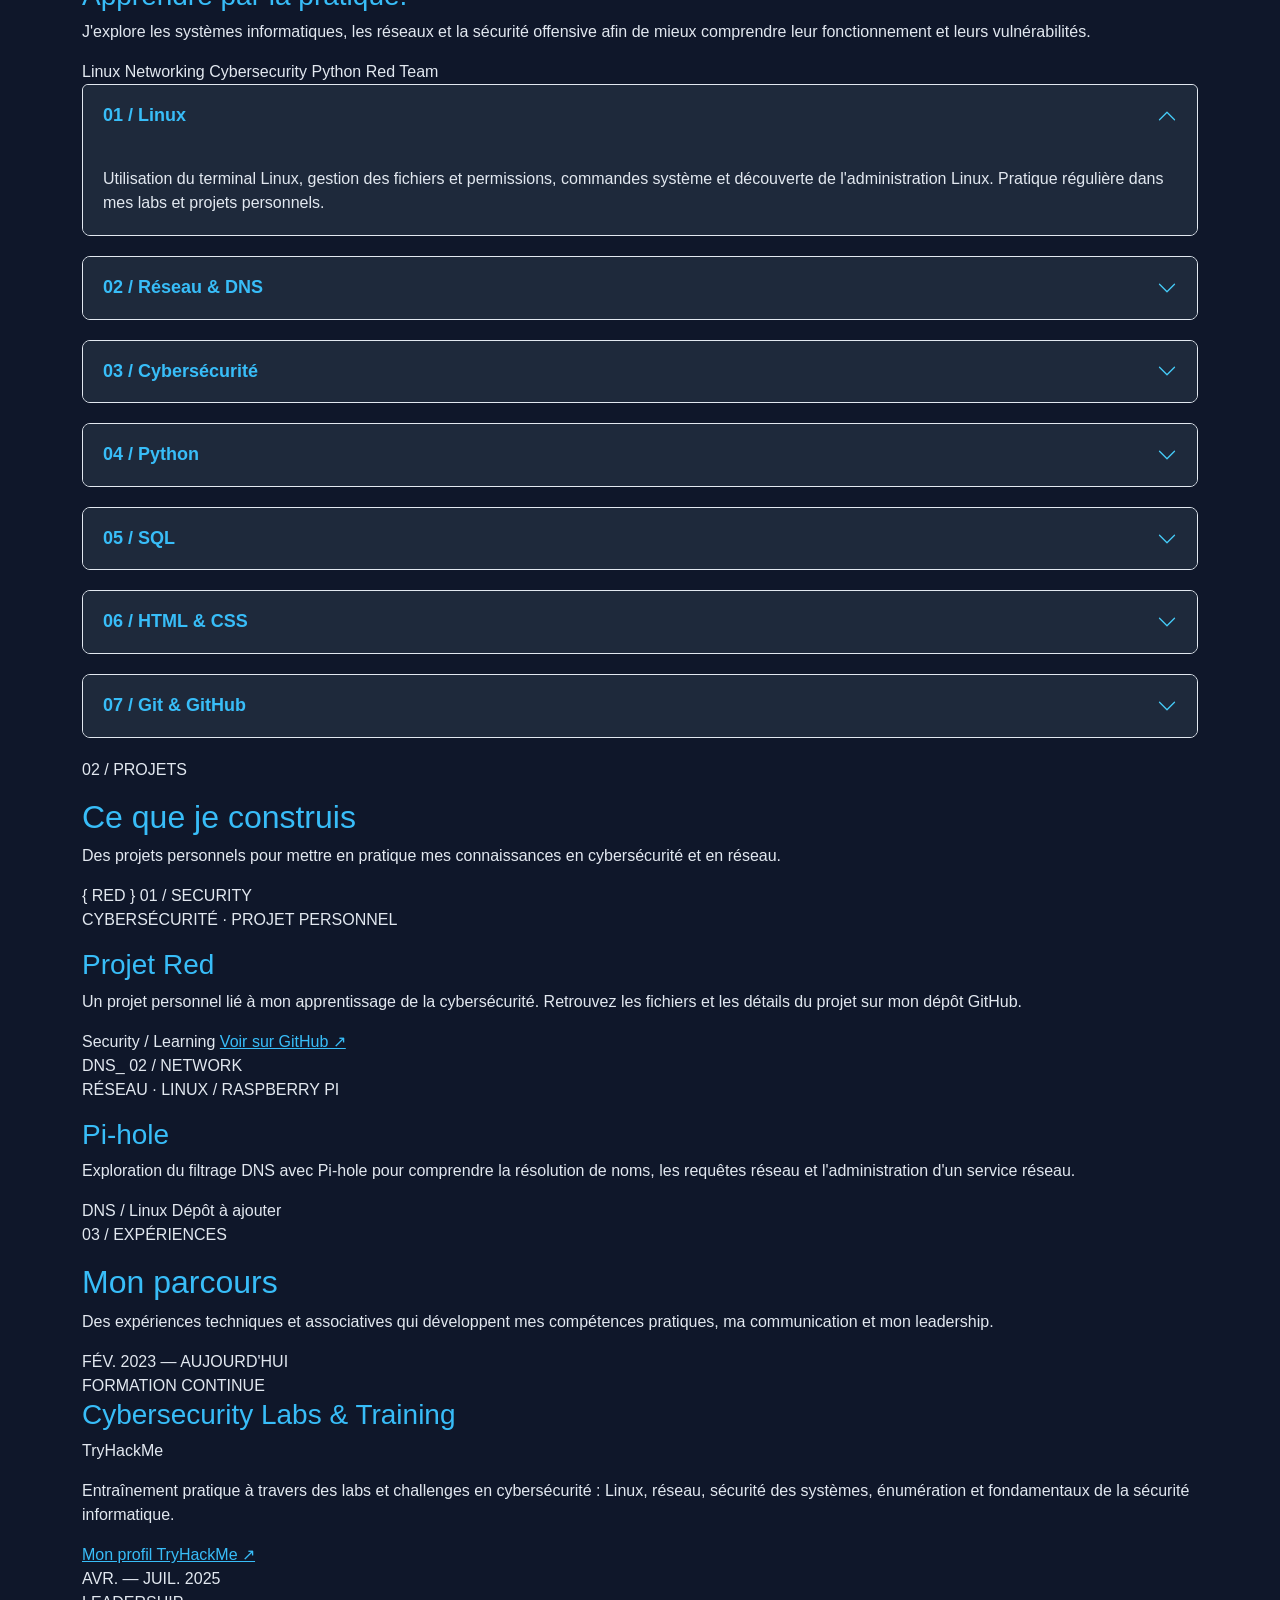
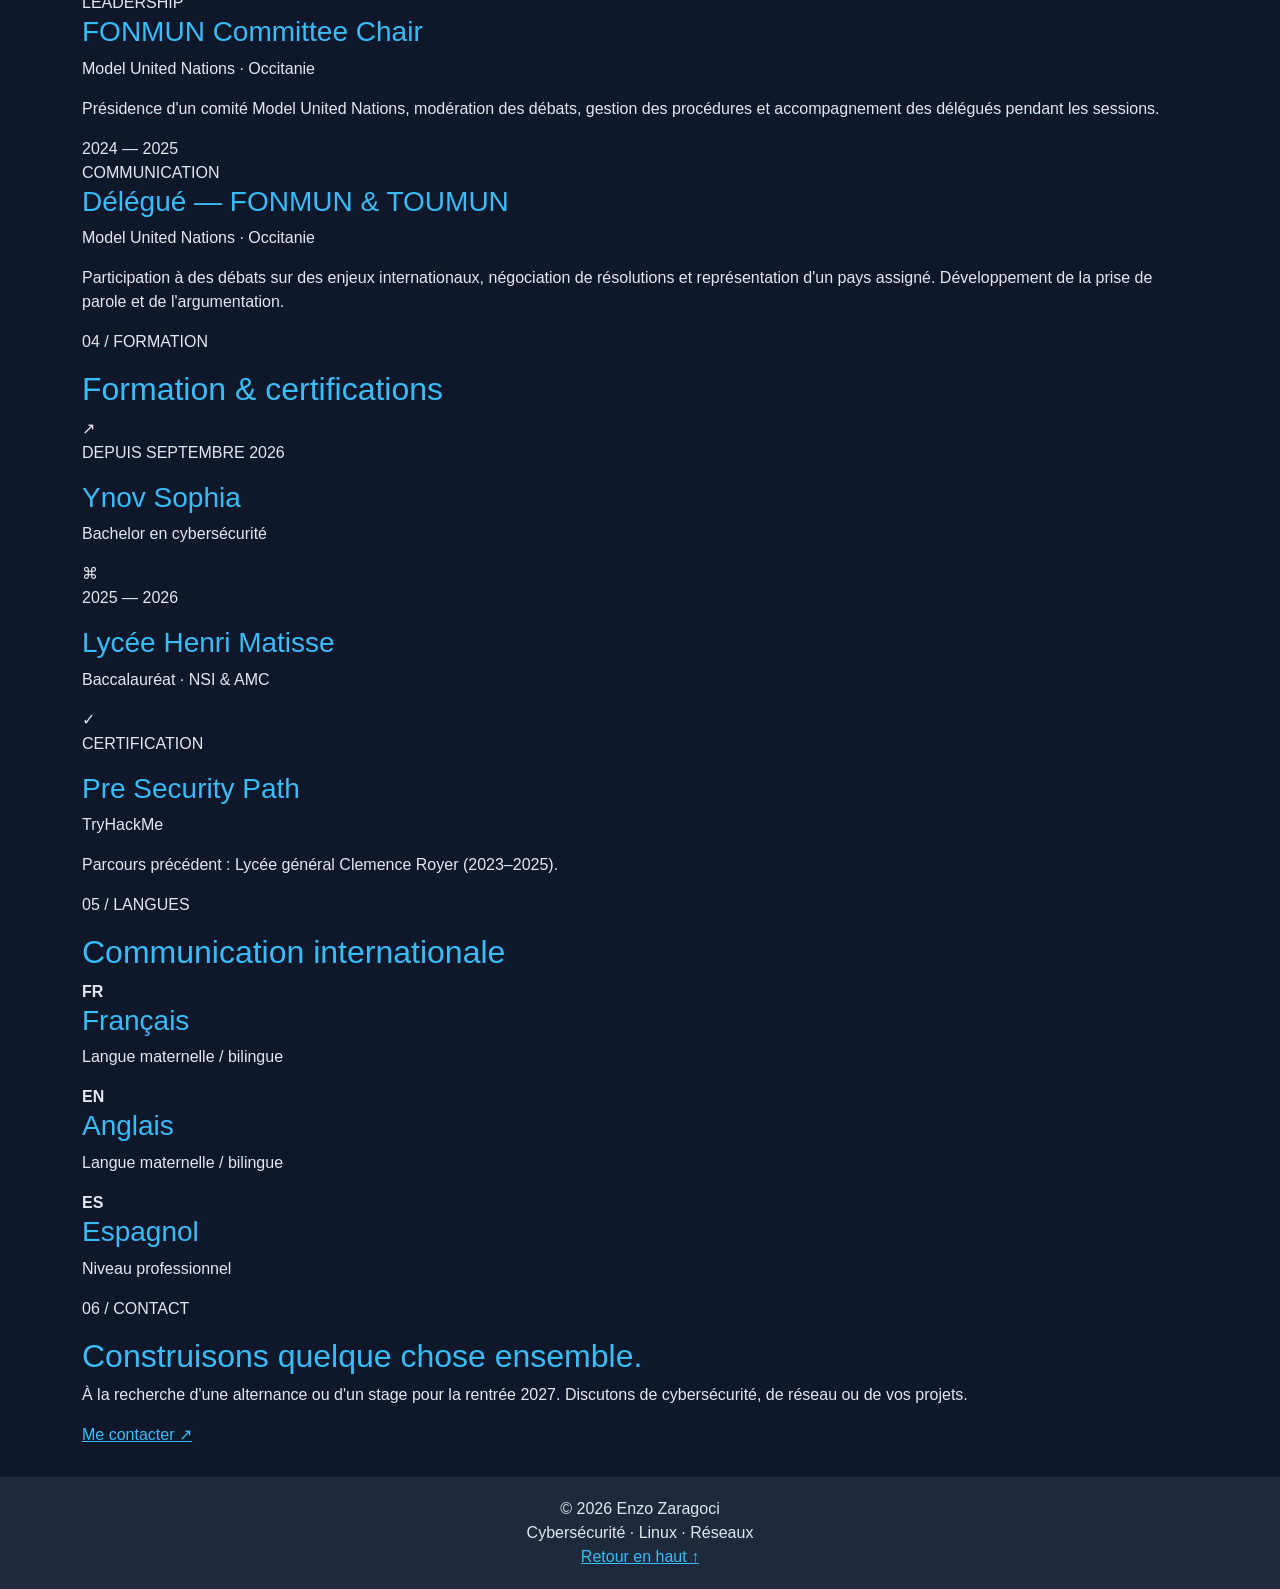
==== commit 2531d94d: "index redesign" ====
--- a/index.html
+++ b/index.html
@@ -4,120 +4,308 @@
 <head>
     <meta charset="UTF-8">
     <meta name="viewport" content="width=device-width, initial-scale=1.0">
-    <title>Portfolio Enzo Zaragoci</title>
+    <meta name="description" content="Portfolio d'Enzo Zaragoci, étudiant en cybersécurité à Ynov Sophia.">
+    <title>Enzo Zaragoci | Cybersécurité & Réseaux</title>
+    <link href="https://fonts.googleapis.com/css2?family=DM+Sans:wght@400;500;600;700&family=Space+Grotesk:wght@400;500;600;700&display=swap" rel="stylesheet">
     <link href="https://cdn.jsdelivr.net/npm/bootstrap@5.3.3/dist/css/bootstrap.min.css" rel="stylesheet">
     <link rel="stylesheet" href="style.css">
 </head>
 <body>
-    <header>
-        <h3>Enzo Zaragoci</h3>
-        <nav>
-            <a href="index.html">Accueil</a>
-            <a href="contact.html">Contact</a>
+    <header class="site-header">
+        <nav class="navbar navbar-expand-lg container-xl">
+            <a class="navbar-brand" href="index.html">EZ<span>.</span> <small>ENZO ZARAGOCI</small></a>
+            <button class="navbar-toggler" type="button" data-bs-toggle="collapse" data-bs-target="#navbarMenu" aria-controls="navbarMenu" aria-expanded="false" aria-label="Afficher le menu">
+                <span class="navbar-toggler-icon"></span>
+            </button>
+            <div class="collapse navbar-collapse" id="navbarMenu">
+                <div class="navbar-nav ms-auto">
+                    <a class="nav-link" href="#apropos">À propos</a>
+                    <a class="nav-link" href="#competences">Compétences</a>
+                    <a class="nav-link" href="#projets">Projets</a>
+                    <a class="nav-link" href="#experiences">Expériences</a>
+                    <a class="nav-link" href="#formation">Formation</a>
+                    <a class="nav-link nav-contact" href="contact.html">Contact ↗</a>
+                </div>
+            </div>
         </nav>
     </header>
 
     <main>
-        <section class="profil">
-            <img src="Photo professionel.jpg" alt="Photo professionnelle" width="150" height="200">
-            <h3>Enzo Zaragoci</h3>
-            <p>Étudiant Bachelor 1 de cybersécurité à Ynov Sophia, je m’intéresse au domaine de la cybersécurité et au réseau. Je cherche une alternance/stage pour la rentrée 2027.</p>
-        </section>
-
-        <section class="competences">
-            <h3>Compétences:</h3>
-            <div class="accordion" id="accordionCompetences">
-                <div class="accordion-item">
-                    <h2 class="accordion-header">
-                        <button class="accordion-button collapsed" type="button" data-bs-toggle="collapse" data-bs-target="#competenceHTML" aria-expanded="false" aria-controls="competenceHTML">HTML</button>
-                    </h2>
-                    <div id="competenceHTML" class="accordion-collapse collapse" data-bs-parent="#accordionCompetences">
-                        <div class="accordion-body">HTML est un langage de balisage utilisé pour structurer les pages web. Je l'utilise pour créer des sites internet et organiser leur contenu.</div>
-                    </div>
-                </div>
-                <div class="accordion-item">
-                    <h2 class="accordion-header">
-                        <button class="accordion-button collapsed" type="button" data-bs-toggle="collapse" data-bs-target="#competenceCSS" aria-expanded="false" aria-controls="competenceCSS">CSS</button>
-                    </h2>
-                    <div id="competenceCSS" class="accordion-collapse collapse" data-bs-parent="#accordionCompetences">
-                        <div class="accordion-body">CSS permet de personnaliser l'apparence des pages web : couleurs, polices, animations et mise en page. Je l'utilise notamment pour le design de mon portfolio.</div>
-                    </div>
-                </div>
-                <div class="accordion-item">
-                    <h2 class="accordion-header">
-                        <button class="accordion-button collapsed" type="button" data-bs-toggle="collapse" data-bs-target="#competenceGit" aria-expanded="false" aria-controls="competenceGit">Git et GitHub</button>
-                    </h2>
-                    <div id="competenceGit" class="accordion-collapse collapse" data-bs-parent="#accordionCompetences">
-                        <div class="accordion-body">Git est un outil de gestion de versions qui permet de suivre les modifications d'un projet. GitHub permet d'héberger des dépôts et de collaborer sur du code.</div>
-                    </div>
-                </div>
-                <div class="accordion-item">
-                    <h2 class="accordion-header">
-                        <button class="accordion-button collapsed" type="button" data-bs-toggle="collapse" data-bs-target="#competenceLinux" aria-expanded="false" aria-controls="competenceLinux">Linux</button>
-                    </h2>
-                    <div id="competenceLinux" class="accordion-collapse collapse" data-bs-parent="#accordionCompetences">
-                        <div class="accordion-body">Linux est un système d'exploitation très utilisé dans les serveurs et la cybersécurité. Je développe mes compétences dans l'utilisation du terminal, des commandes et de l'administration système.</div>
-                    </div>
-                </div>
-                <div class="accordion-item">
-                    <h2 class="accordion-header">
-                        <button class="accordion-button collapsed" type="button" data-bs-toggle="collapse" data-bs-target="#competenceReseau" aria-expanded="false" aria-controls="competenceReseau">Réseau</button>
-                    </h2>
-                    <div id="competenceReseau" class="accordion-collapse collapse" data-bs-parent="#accordionCompetences">
-                        <div class="accordion-body">Je m'intéresse au fonctionnement des réseaux informatiques : adressage IP, protocoles TCP/IP, DNS, routage et communication entre les équipements.</div>
-                    </div>
-                </div>
-                <div class="accordion-item">
-                    <h2 class="accordion-header">
-                        <button class="accordion-button collapsed" type="button" data-bs-toggle="collapse" data-bs-target="#competenceSQL" aria-expanded="false" aria-controls="competenceSQL">SQL</button>
-                    </h2>
-                    <div id="competenceSQL" class="accordion-collapse collapse" data-bs-parent="#accordionCompetences">
-                        <div class="accordion-body">SQL est un langage permettant d'interagir avec des bases de données relationnelles. Il permet notamment de rechercher, ajouter, modifier et supprimer des données.</div>
-                    </div>
-                </div>
-                <div class="accordion-item">
-                    <h2 class="accordion-header">
-                        <button class="accordion-button collapsed" type="button" data-bs-toggle="collapse" data-bs-target="#competencePython" aria-expanded="false" aria-controls="competencePython">Python</button>
-                    </h2>
-                    <div id="competencePython" class="accordion-collapse collapse" data-bs-parent="#accordionCompetences">
-                        <div class="accordion-body">Python est un langage de programmation polyvalent utilisé pour le scripting, l'automatisation et la cybersécurité. Je l'utilise pour apprendre à développer des programmes et automatiser certaines tâches.</div>
-                    </div>
-                </div>
-            </div>
-        </section>
-
-        <section class="projets">
-            <h3>Mes projets:</h3>
-            <div class="accordion" id="accordionProjets">
-                <div class="accordion-item">
-                    <h2 class="accordion-header">
-                        <button class="accordion-button collapsed" type="button" data-bs-toggle="collapse" data-bs-target="#projetRed" aria-expanded="false" aria-controls="projetRed">Projet Red</button>
-                    </h2>
-                    <div id="projetRed" class="accordion-collapse collapse" data-bs-parent="#accordionProjets">
-                        <div class="accordion-body">
-                            <p>Voici mon Projet Red, un projet lié à mon apprentissage de la cybersécurité.</p>
-                            <a href="https://github.com/ItsForTheVibes/Projet-Red-Mr-Ybot" target="_blank" rel="noopener noreferrer">Voir le projet sur GitHub</a>
-                        </div>
-                    </div>
-                </div>
-                <div class="accordion-item">
-                    <h2 class="accordion-header">
-                        <button class="accordion-button collapsed" type="button" data-bs-toggle="collapse" data-bs-target="#projetPihole" aria-expanded="false" aria-controls="projetPihole">Pi-hole</button>
-                    </h2>
-                    <div id="projetPihole" class="accordion-collapse collapse" data-bs-parent="#accordionProjets">
-                        <div class="accordion-body">
-                            <p>Projet autour de Pi-hole, une solution de filtrage DNS permettant de bloquer certaines publicités et requêtes réseau indésirables.</p>
-                            <p>Ce projet permet d'approfondir mes connaissances du DNS et de l'administration réseau.</p>
-                            <a href="https://github.com/ItsForTheVibes" target="_blank" rel="noopener noreferrer">Voir mon GitHub</a>
-                        </div>
-                    </div>
-                </div>
+        <!-- PRESENTATION -->
+        <section class="hero container-xl" id="apropos">
+            <div class="hero-text">
+                <p class="availability"><span class="status-dot"></span> Étudiant en cybersécurité · Ynov Sophia</p>
+                <p class="eyebrow">BONJOUR, JE SUIS</p>
+                <h1>Enzo<br><span>Zaragoci.</span></h1>
+                <h2>Cybersecurity <span>/</span> Linux <span>/</span> Networking</h2>
+                <p class="hero-description">Passionné par la sécurité offensive, les réseaux et l'écosystème Linux, je développe mes compétences grâce à des projets concrets et des challenges sur TryHackMe. Mon objectif est de me spécialiser dans le pentest et le Red Teaming.</p>
+                <p class="hero-description">Actuellement étudiant en Bachelor cybersécurité à Ynov Sophia, je recherche une alternance ou un stage pour la rentrée 2027.</p>
+                <div class="hero-buttons">
+                    <a class="btn-main" href="#projets">Explorer mes projets ↗</a>
+                    <a class="btn-outline-custom" href="contact.html">Me contacter</a>
+                </div>
+                <div class="social-links">
+                    <a href="https://github.com/ItsForTheVibes" target="_blank" rel="noopener noreferrer">GitHub ↗</a>
+                    <a href="https://www.linkedin.com/in/enzo-zaragoci-986246273/" target="_blank" rel="noopener noreferrer">LinkedIn ↗</a>
+                    <a href="https://tryhackme.com/p/ItsForTheVibes" target="_blank" rel="noopener noreferrer">TryHackMe ↗</a>
+                </div>
+            </div>
+            <div class="hero-image">
+                <div class="photo-container">
+                    <img src="Photo professionel.jpg" alt="Portrait d'Enzo Zaragoci">
+                    <div class="photo-caption">LEARN · BUILD · SECURE</div>
+                </div>
+            </div>
+        </section>
+
+        <!-- STATISTIQUES -->
+        <section class="stats-section">
+            <div class="container-xl stats-grid">
+                <div><strong>2023</strong><span>Début des labs cyber</span></div>
+                <div><strong>Linux</strong><span>Environnement technique</span></div>
+                <div><strong>3</strong><span>Langues pratiquées</span></div>
+                <div><strong>Red Team</strong><span>Objectif professionnel</span></div>
+            </div>
+        </section>
+
+        <!-- COMPETENCES -->
+        <section class="section container-xl" id="competences">
+            <div class="section-heading">
+                <p class="section-number">01 / EXPERTISE</p>
+                <h2>Mes <span>compétences</span></h2>
+                <p>Des compétences développées à travers mes études, mes projets personnels et ma pratique de la cybersécurité.</p>
+            </div>
+            <div class="skills-layout">
+                <div class="skill-highlight">
+                    <div class="highlight-icon">&lt;/&gt;</div>
+                    <h3>Apprendre par la pratique.</h3>
+                    <p>J'explore les systèmes informatiques, les réseaux et la sécurité offensive afin de mieux comprendre leur fonctionnement et leurs vulnérabilités.</p>
+                    <div class="skill-tags">
+                        <span>Linux</span>
+                        <span>Networking</span>
+                        <span>Cybersecurity</span>
+                        <span>Python</span>
+                        <span>Red Team</span>
+                    </div>
+                </div>
+                <div class="accordion custom-accordion" id="accordionCompetences">
+                    <div class="accordion-item">
+                        <h3 class="accordion-header">
+                            <button class="accordion-button" type="button" data-bs-toggle="collapse" data-bs-target="#skillLinux" aria-expanded="true" aria-controls="skillLinux">01 / Linux</button>
+                        </h3>
+                        <div id="skillLinux" class="accordion-collapse collapse show" data-bs-parent="#accordionCompetences">
+                            <div class="accordion-body">Utilisation du terminal Linux, gestion des fichiers et permissions, commandes système et découverte de l'administration Linux. Pratique régulière dans mes labs et projets personnels.</div>
+                        </div>
+                    </div>
+                    <div class="accordion-item">
+                        <h3 class="accordion-header">
+                            <button class="accordion-button collapsed" type="button" data-bs-toggle="collapse" data-bs-target="#skillReseau" aria-expanded="false" aria-controls="skillReseau">02 / Réseau & DNS</button>
+                        </h3>
+                        <div id="skillReseau" class="accordion-collapse collapse" data-bs-parent="#accordionCompetences">
+                            <div class="accordion-body">Compréhension des fondamentaux TCP/IP, de l'adressage IP, du DNS, du routage et des communications entre machines. Mise en pratique avec des projets comme Pi-hole.</div>
+                        </div>
+                    </div>
+                    <div class="accordion-item">
+                        <h3 class="accordion-header">
+                            <button class="accordion-button collapsed" type="button" data-bs-toggle="collapse" data-bs-target="#skillCyber" aria-expanded="false" aria-controls="skillCyber">03 / Cybersécurité</button>
+                        </h3>
+                        <div id="skillCyber" class="accordion-collapse collapse" data-bs-parent="#accordionCompetences">
+                            <div class="accordion-body">Apprentissage des fondamentaux de la sécurité informatique, de l'énumération et de la sécurité des systèmes à travers les labs TryHackMe. Intérêt particulier pour le pentest et le Red Teaming.</div>
+                        </div>
+                    </div>
+                    <div class="accordion-item">
+                        <h3 class="accordion-header">
+                            <button class="accordion-button collapsed" type="button" data-bs-toggle="collapse" data-bs-target="#skillPython" aria-expanded="false" aria-controls="skillPython">04 / Python</button>
+                        </h3>
+                        <div id="skillPython" class="accordion-collapse collapse" data-bs-parent="#accordionCompetences">
+                            <div class="accordion-body">Bases de programmation en Python, création de scripts simples, manipulation de données et découverte de l'automatisation de tâches informatiques.</div>
+                        </div>
+                    </div>
+                    <div class="accordion-item">
+                        <h3 class="accordion-header">
+                            <button class="accordion-button collapsed" type="button" data-bs-toggle="collapse" data-bs-target="#skillSQL" aria-expanded="false" aria-controls="skillSQL">05 / SQL</button>
+                        </h3>
+                        <div id="skillSQL" class="accordion-collapse collapse" data-bs-parent="#accordionCompetences">
+                            <div class="accordion-body">Utilisation des bases du langage SQL pour interroger, organiser et manipuler des données dans des bases de données relationnelles.</div>
+                        </div>
+                    </div>
+                    <div class="accordion-item">
+                        <h3 class="accordion-header">
+                            <button class="accordion-button collapsed" type="button" data-bs-toggle="collapse" data-bs-target="#skillWeb" aria-expanded="false" aria-controls="skillWeb">06 / HTML & CSS</button>
+                        </h3>
+                        <div id="skillWeb" class="accordion-collapse collapse" data-bs-parent="#accordionCompetences">
+                            <div class="accordion-body">Création de sites web en HTML et CSS, structuration du contenu, design responsive et personnalisation des interfaces. Ce portfolio représente un exemple de mise en pratique.</div>
+                        </div>
+                    </div>
+                    <div class="accordion-item">
+                        <h3 class="accordion-header">
+                            <button class="accordion-button collapsed" type="button" data-bs-toggle="collapse" data-bs-target="#skillGit" aria-expanded="false" aria-controls="skillGit">07 / Git & GitHub</button>
+                        </h3>
+                        <div id="skillGit" class="accordion-collapse collapse" data-bs-parent="#accordionCompetences">
+                            <div class="accordion-body">Gestion de versions avec Git, commits, dépôts distants, suivi des modifications et hébergement de projets sur GitHub.</div>
+                        </div>
+                    </div>
+                </div>
+            </div>
+        </section>
+
+        <!-- PROJETS -->
+        <section class="section section-alt" id="projets">
+            <div class="container-xl">
+                <div class="section-heading">
+                    <p class="section-number">02 / PROJETS</p>
+                    <h2>Ce que je <span>construis</span></h2>
+                    <p>Des projets personnels pour mettre en pratique mes connaissances en cybersécurité et en réseau.</p>
+                </div>
+                <div class="project-grid">
+                    <article class="project-card">
+                        <div class="project-visual red-visual">
+                            <span class="project-symbol">{ RED }</span>
+                            <span class="project-index">01 / SECURITY</span>
+                        </div>
+                        <div class="project-content">
+                            <p class="project-category">CYBERSÉCURITÉ · PROJET PERSONNEL</p>
+                            <h3>Projet Red</h3>
+                            <p>Un projet personnel lié à mon apprentissage de la cybersécurité. Retrouvez les fichiers et les détails du projet sur mon dépôt GitHub.</p>
+                            <div class="project-footer">
+                                <span>Security / Learning</span>
+                                <a href="https://github.com/ItsForTheVibes/Projet-Red-Mr-Ybot" target="_blank" rel="noopener noreferrer">Voir sur GitHub ↗</a>
+                            </div>
+                        </div>
+                    </article>
+                    <article class="project-card">
+                        <div class="project-visual pi-visual">
+                            <span class="project-symbol">DNS_</span>
+                            <span class="project-index">02 / NETWORK</span>
+                        </div>
+                        <div class="project-content">
+                            <p class="project-category">RÉSEAU · LINUX / RASPBERRY PI</p>
+                            <h3>Pi-hole</h3>
+                            <p>Exploration du filtrage DNS avec Pi-hole pour comprendre la résolution de noms, les requêtes réseau et l'administration d'un service réseau.</p>
+                            <div class="project-footer">
+                                <span>DNS / Linux</span>
+                                <span>Dépôt à ajouter</span>
+                            </div>
+                        </div>
+                    </article>
+                </div>
+            </div>
+        </section>
+
+        <!-- EXPERIENCES -->
+        <section class="section container-xl" id="experiences">
+            <div class="section-heading">
+                <p class="section-number">03 / EXPÉRIENCES</p>
+                <h2>Mon <span>parcours</span></h2>
+                <p>Des expériences techniques et associatives qui développent mes compétences pratiques, ma communication et mon leadership.</p>
+            </div>
+            <div class="timeline">
+                <article class="timeline-item">
+                    <div class="timeline-date">FÉV. 2023 — AUJOURD'HUI</div>
+                    <div class="timeline-content">
+                        <span class="timeline-tag">FORMATION CONTINUE</span>
+                        <h3>Cybersecurity Labs & Training</h3>
+                        <p class="timeline-location">TryHackMe</p>
+                        <p>Entraînement pratique à travers des labs et challenges en cybersécurité : Linux, réseau, sécurité des systèmes, énumération et fondamentaux de la sécurité informatique.</p>
+                        <a href="https://tryhackme.com/p/ItsForTheVibes" target="_blank" rel="noopener noreferrer">Mon profil TryHackMe ↗</a>
+                    </div>
+                </article>
+                <article class="timeline-item">
+                    <div class="timeline-date">AVR. — JUIL. 2025</div>
+                    <div class="timeline-content">
+                        <span class="timeline-tag">LEADERSHIP</span>
+                        <h3>FONMUN Committee Chair</h3>
+                        <p class="timeline-location">Model United Nations · Occitanie</p>
+                        <p>Présidence d'un comité Model United Nations, modération des débats, gestion des procédures et accompagnement des délégués pendant les sessions.</p>
+                    </div>
+                </article>
+                <article class="timeline-item">
+                    <div class="timeline-date">2024 — 2025</div>
+                    <div class="timeline-content">
+                        <span class="timeline-tag">COMMUNICATION</span>
+                        <h3>Délégué — FONMUN & TOUMUN</h3>
+                        <p class="timeline-location">Model United Nations · Occitanie</p>
+                        <p>Participation à des débats sur des enjeux internationaux, négociation de résolutions et représentation d'un pays assigné. Développement de la prise de parole et de l'argumentation.</p>
+                    </div>
+                </article>
+            </div>
+        </section>
+
+        <!-- FORMATION -->
+        <section class="section section-alt" id="formation">
+            <div class="container-xl">
+                <div class="section-heading">
+                    <p class="section-number">04 / FORMATION</p>
+                    <h2>Formation & <span>certifications</span></h2>
+                </div>
+                <div class="education-grid">
+                    <article class="education-card">
+                        <span class="education-icon">↗</span>
+                        <p class="education-date">DEPUIS SEPTEMBRE 2026</p>
+                        <h3>Ynov Sophia</h3>
+                        <p>Bachelor en cybersécurité</p>
+                    </article>
+                    <article class="education-card">
+                        <span class="education-icon">⌘</span>
+                        <p class="education-date">2025 — 2026</p>
+                        <h3>Lycée Henri Matisse</h3>
+                        <p>Baccalauréat · NSI & AMC</p>
+                    </article>
+                    <article class="education-card">
+                        <span class="education-icon">✓</span>
+                        <p class="education-date">CERTIFICATION</p>
+                        <h3>Pre Security Path</h3>
+                        <p>TryHackMe</p>
+                    </article>
+                </div>
+                <p class="education-note">Parcours précédent : Lycée général Clemence Royer (2023–2025).</p>
+            </div>
+        </section>
+
+        <!-- LANGUES -->
+        <section class="section container-xl" id="langues">
+            <div class="section-heading">
+                <p class="section-number">05 / LANGUES</p>
+                <h2>Communication <span>internationale</span></h2>
+            </div>
+            <div class="language-grid">
+                <div class="language-card">
+                    <strong>FR</strong>
+                    <h3>Français</h3>
+                    <p>Langue maternelle / bilingue</p>
+                </div>
+                <div class="language-card">
+                    <strong>EN</strong>
+                    <h3>Anglais</h3>
+                    <p>Langue maternelle / bilingue</p>
+                </div>
+                <div class="language-card">
+                    <strong>ES</strong>
+                    <h3>Espagnol</h3>
+                    <p>Niveau professionnel</p>
+                </div>
+            </div>
+        </section>
+
+        <!-- CONTACT -->
+        <section class="contact-banner">
+            <div class="container-xl contact-banner-inner">
+                <div>
+                    <p class="section-number">06 / CONTACT</p>
+                    <h2>Construisons quelque chose <span>ensemble.</span></h2>
+                    <p>À la recherche d'une alternance ou d'un stage pour la rentrée 2027. Discutons de cybersécurité, de réseau ou de vos projets.</p>
+                </div>
+                <a class="btn-main" href="contact.html">Me contacter ↗</a>
             </div>
         </section>
     </main>
 
     <footer>
-        <p>© 2026 Enzo Zaragoci.</p>
+        <div class="container-xl footer-inner">
+            <p>© 2026 Enzo Zaragoci</p>
+            <p>Cybersécurité · Linux · Réseaux</p>
+            <a href="#apropos">Retour en haut ↑</a>
+        </div>
     </footer>
 
     <script src="https://cdn.jsdelivr.net/npm/bootstrap@5.3.3/dist/js/bootstrap.bundle.min.js"></script>
--- a/style.css
+++ b/style.css
@@ -2,7 +2,6 @@
 /* GENERAL */
 
 * {
-    box-sizing: border-box;
     font-family: Arial, sans-serif;
 }
 
@@ -23,26 +22,25 @@
 /* HEADER */
 
 header {
+    display: block;
     background-color: #1E293B;
+    color: #E2E8F0;
     padding: 20px;
     text-align: left;
 }
 
 header h3 {
-    margin-top: 12px;
     margin-bottom: 20px;
 }
 
-nav a {
+header a {
     color: #38BDF8;
-    margin-right: 5px;
 }
 
 /* MAIN */
 
 main {
     padding: 30px;
-    flex: 1;
 }
 
 /* PROFILE */
@@ -64,7 +62,6 @@
 }
 
 .profil p {
-    line-height: 1.6;
     margin-top: 20px;
 }
 
@@ -84,108 +81,72 @@
 /* ACCORDION */
 
 .accordion {
-    background-color: #1E293B;
-    border: 1px solid #334155;
-    border-radius: 8px;
-    margin-bottom: 15px;
-    overflow: hidden;
-    transition: border-color 0.3s ease;
+    --bs-accordion-bg: #1E293B;
+    --bs-accordion-color: #E2E8F0;
+    --bs-accordion-btn-bg: #1E293B;
+    --bs-accordion-btn-color: #38BDF8;
+    --bs-accordion-active-bg: #1E293B;
+    --bs-accordion-active-color: #38BDF8;
+    --bs-accordion-border-color: #E2E8F0;
+    --bs-accordion-btn-focus-box-shadow: none;
 }
 
-/* ACCORDION TITLE */
 
-.accordion summary {
-    padding: 20px;
+.accordion-item,
+.accordion-item + .accordion-item {
+    background-color: #1E293B;
+    border: 1px solid #E2E8F0;
+    border-radius: 8px;
+    margin-bottom: 20px;
+    overflow: hidden;
+}
+
+
+.accordion-button {
+    background-color: #1E293B;
     color: #38BDF8;
     font-size: 18px;
     font-weight: bold;
-    cursor: pointer;
-
-    list-style: none;
-
-    display: flex;
-    justify-content: space-between;
-    align-items: center;
-
-    transition: background-color 0.3s ease;
+    padding: 20px;
 }
 
-/* REMOVE DEFAULT ARROW */
-
-.accordion summary::-webkit-details-marker {
-    display: none;
+.accordion-button:not(.collapsed) {
+    background-color: #1E293B;
+    color: #38BDF8;
+    box-shadow: none;
 }
 
-/* CUSTOM PLUS ICON */
-
-.accordion summary::after {
-    content: "+";
-    font-size: 25px;
-    color: #38BDF8;
-    transition: transform 0.3s ease;
+.accordion-button:focus {
+    box-shadow: none;
 }
 
-/* MINUS ICON WHEN OPEN */
-
-.accordion[open] summary::after {
-    content: "−";
+.accordion-body {
+    background-color: #1E293B;
+    color: #E2E8F0;
+    padding: 20px;
 }
 
-/* HOVER EFFECT */
-
-.accordion summary:hover {
-    background-color: #334155;
-}
-
-/* OPEN ACCORDION */
-
-.accordion[open] {
-    border-color: #38BDF8;
-}
-
-/* ACCORDION CONTENT */
-
-.accordion-content {
-    padding: 0 20px 20px;
-    color: #E2E8F0;
-
-    animation: fadeIn 0.3s ease;
-}
-
-.accordion-content p,
-.accordion-content li {
+.accordion-body p {
     color: #E2E8F0;
 }
 
-.accordion-content ul {
-    padding-left: 20px;
-}
-
-.accordion-content li {
-    margin-bottom: 8px;
-}
-
-.accordion-content a {
+.accordion-body a {
     color: #38BDF8;
 }
 
-/* OPENING ANIMATION */
+/* ACCORDION ARROW */
 
-@keyframes fadeIn {
-    from {
-        opacity: 0;
-        transform: translateY(-8px);
-    }
-
-    to {
-        opacity: 1;
-        transform: translateY(0);
-    }
+.accordion-button::after {
+    filter: brightness(0) saturate(100%)
+        invert(69%) sepia(67%)
+        saturate(1219%) hue-rotate(163deg)
+        brightness(101%) contrast(95%);
 }
 
 /* FOOTER */
 
 footer {
+    display: block;
     background-color: #1E293B;
     color: #E2E8F0;
     padding: 20px;
@@ -193,28 +154,22 @@
 }
 
 footer p {
-    text-align: center;
+    margin: 0;
 }
 
-/* MOBILE RESPONSIVE */
+/* MOBILE */
 
 @media (max-width: 600px) {
-
     main {
         padding: 20px;
     }
 
-    .profil p {
-        font-size: 15px;
-    }
-
-    .accordion summary {
+    .accordion-button {
         padding: 15px;
         font-size: 16px;
     }
 
-    .accordion-content {
-        padding: 0 15px 15px;
+    .accordion-body {
+        padding: 15px;
     }
-
 }
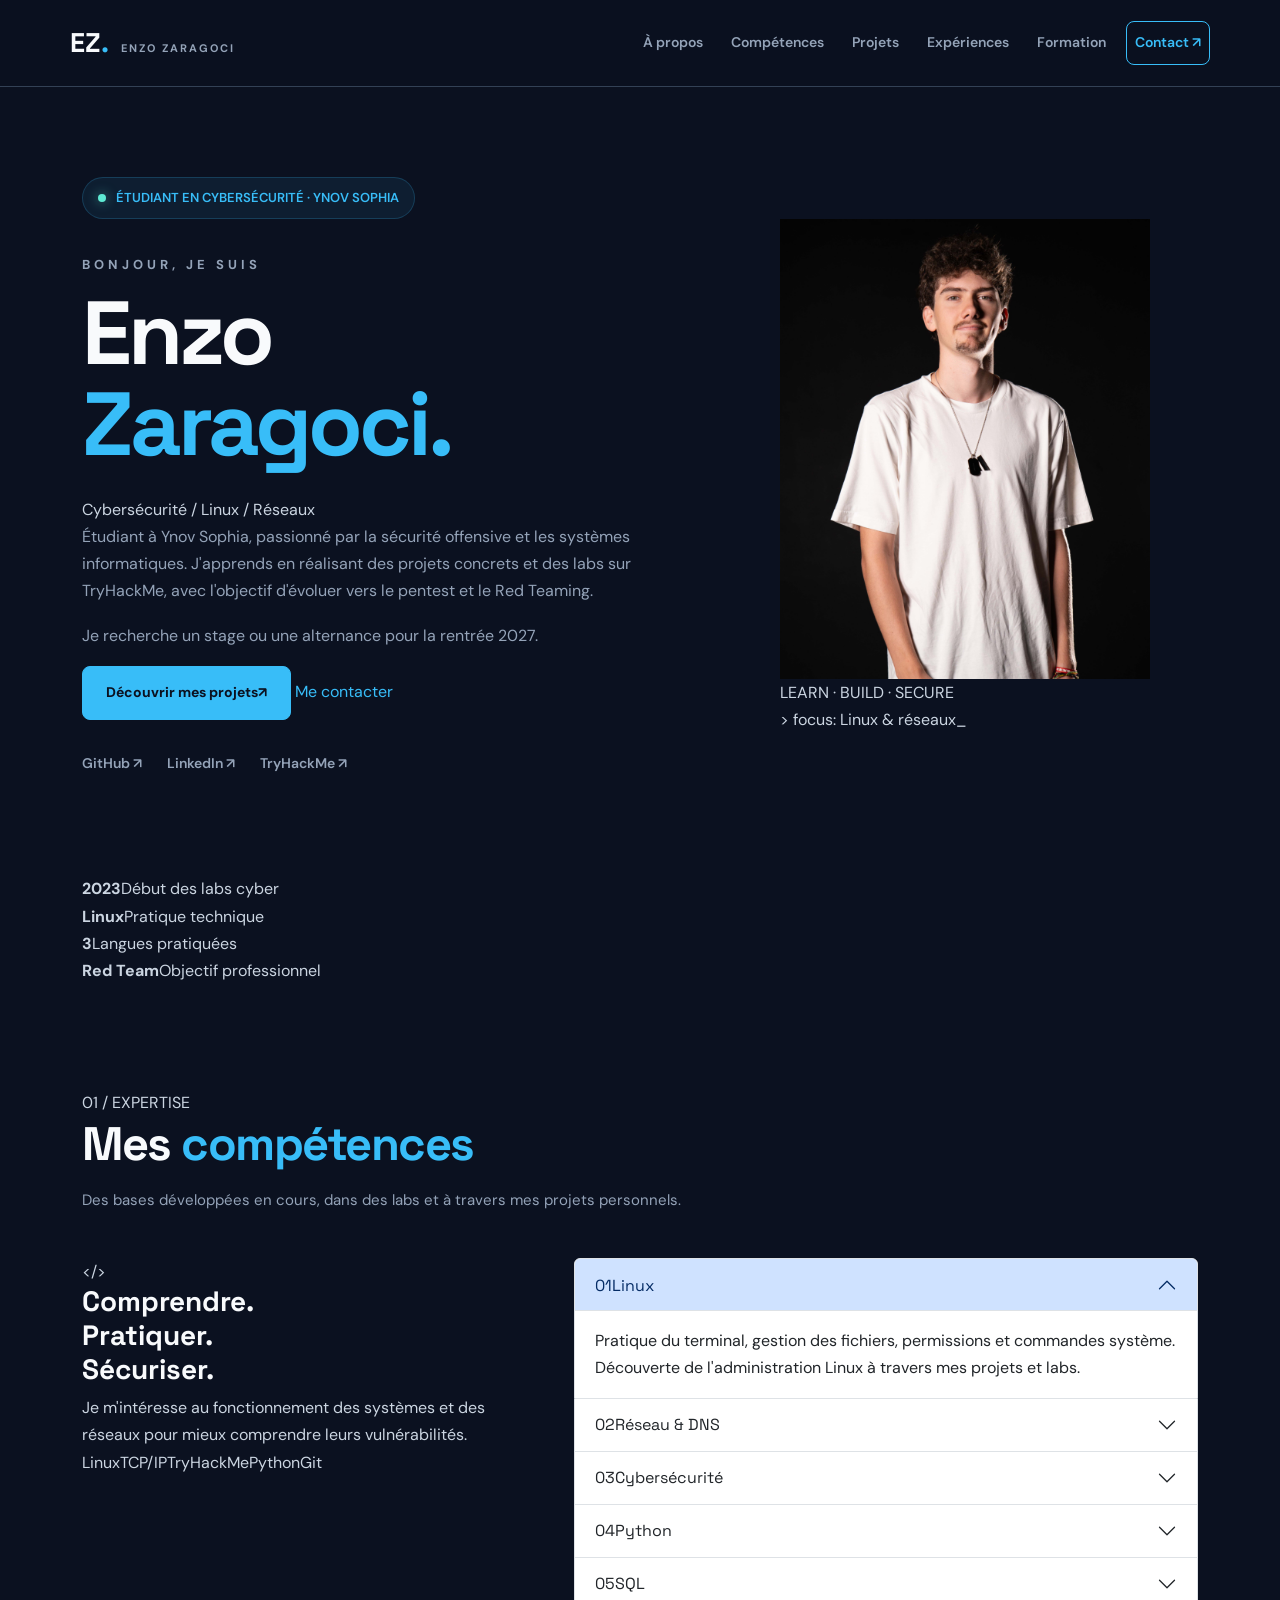
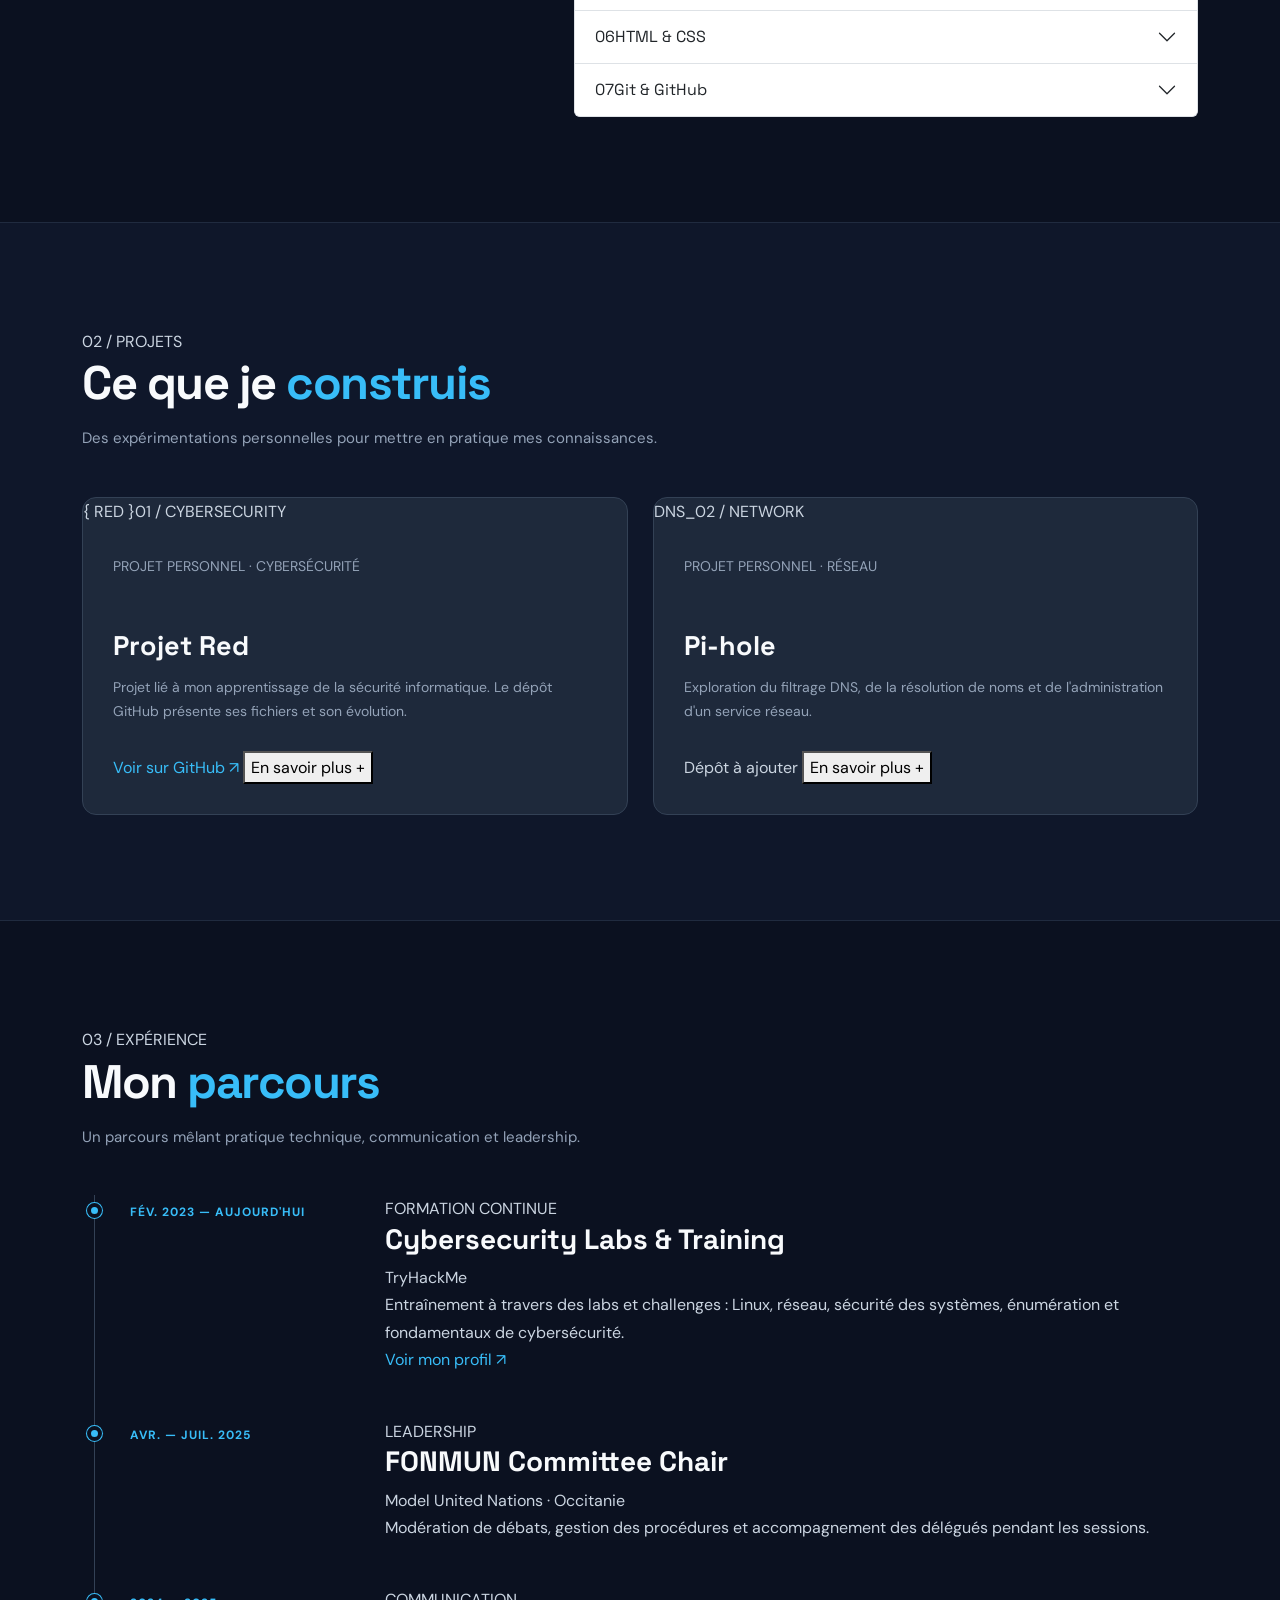
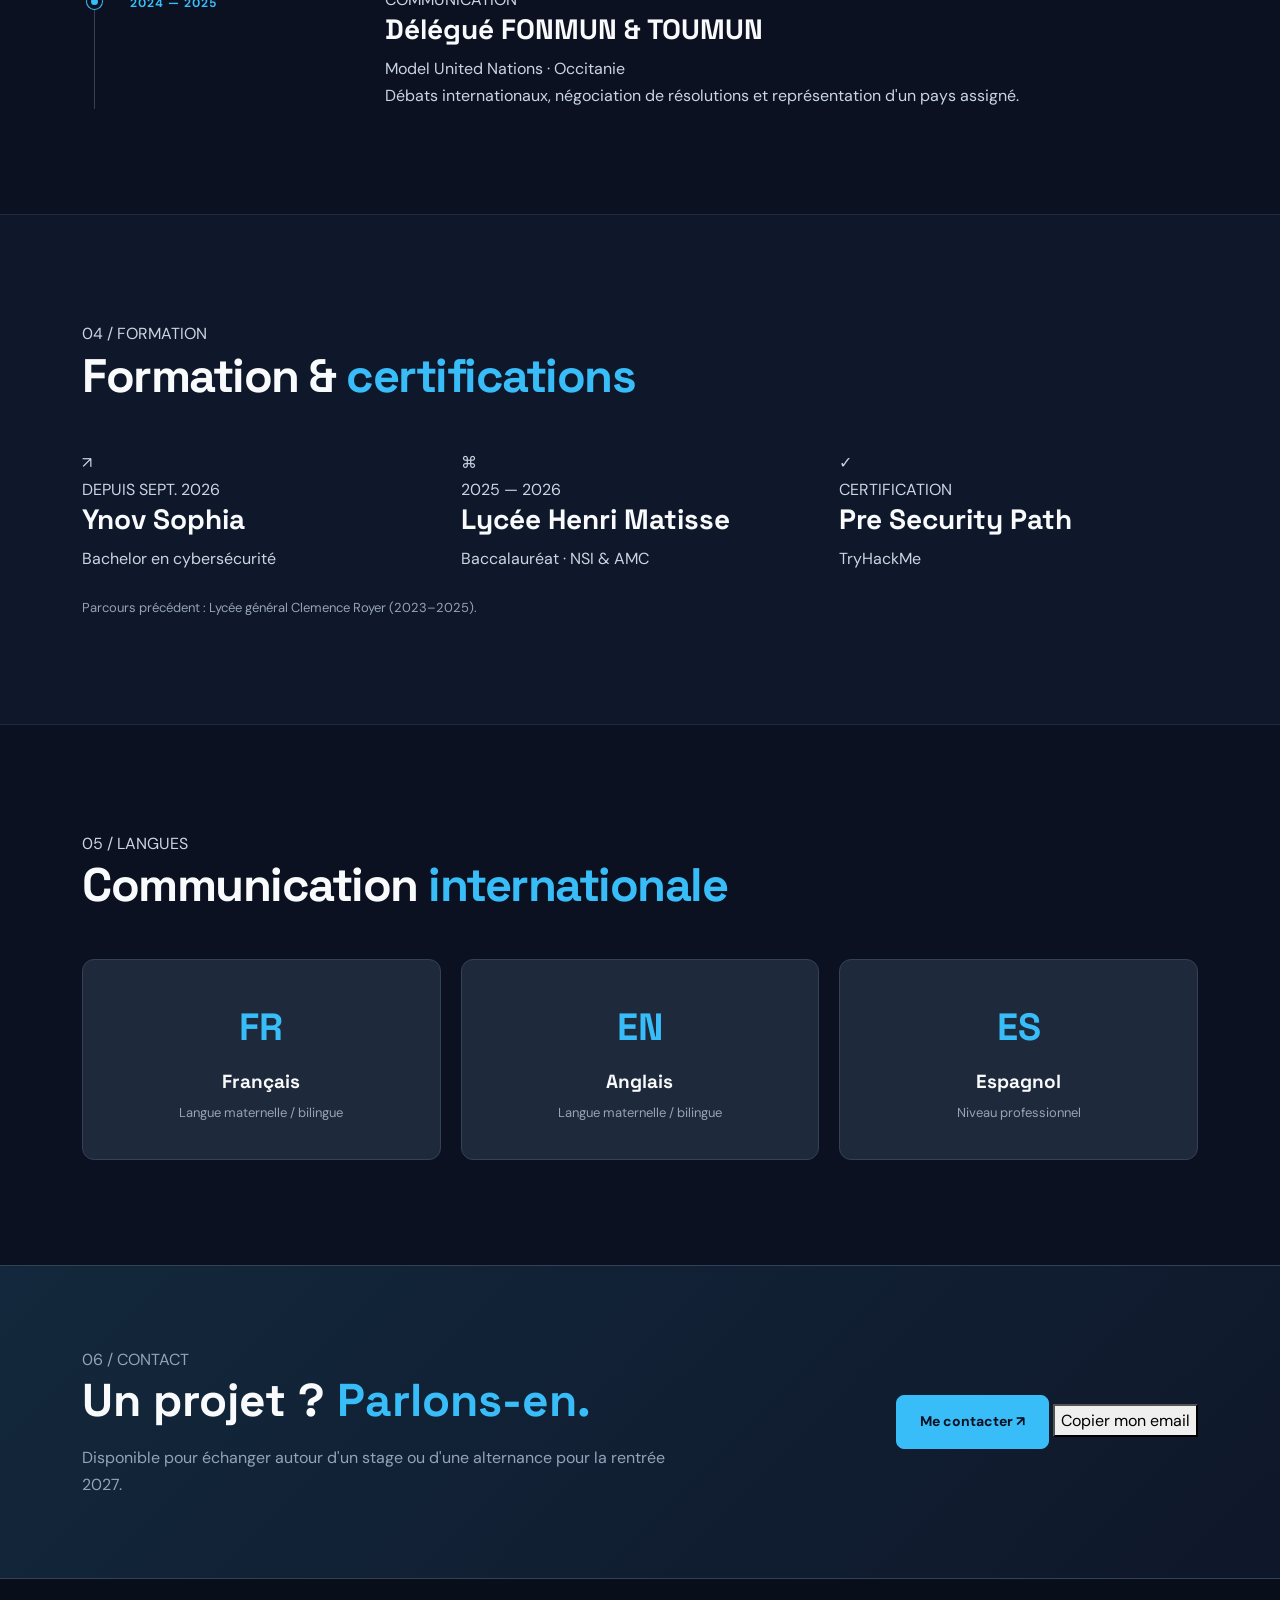
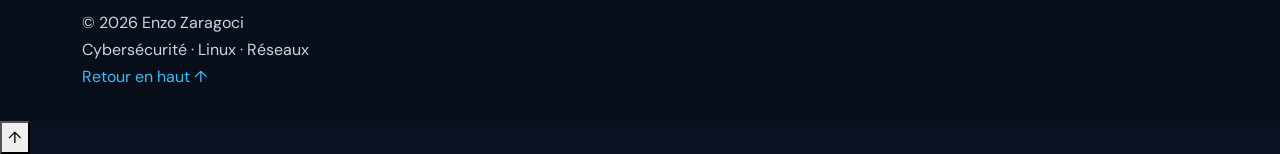
==== commit b24626fd: "index refine" ====
--- a/index.html
+++ b/index.html
@@ -4,20 +4,23 @@
 <head>
     <meta charset="UTF-8">
     <meta name="viewport" content="width=device-width, initial-scale=1.0">
-    <meta name="description" content="Portfolio d'Enzo Zaragoci, étudiant en cybersécurité à Ynov Sophia.">
+    <meta name="description" content="Portfolio d'Enzo Zaragoci, étudiant en cybersécurité à Ynov Sophia. Linux, réseaux, TryHackMe et projets personnels.">
+    <meta name="theme-color" content="#0B1120">
     <title>Enzo Zaragoci | Cybersécurité & Réseaux</title>
+    <link rel="preconnect" href="https://fonts.googleapis.com">
+    <link rel="preconnect" href="https://fonts.gstatic.com" crossorigin>
     <link href="https://fonts.googleapis.com/css2?family=DM+Sans:wght@400;500;600;700&family=Space+Grotesk:wght@400;500;600;700&display=swap" rel="stylesheet">
-    <link href="https://cdn.jsdelivr.net/npm/bootstrap@5.3.3/dist/css/bootstrap.min.css" rel="stylesheet">
+    <link href="https://cdn.jsdelivr.net/npm/bootstrap@5.3.8/dist/css/bootstrap.min.css" rel="stylesheet" integrity="sha384-sRIl4kxILFvY47J16cr9ZwB07vP4J8+LH7qKQnuqkuIAvNWLzeN8tE5YBujZqJLB" crossorigin="anonymous">
     <link rel="stylesheet" href="style.css">
+    <script src="script.js" defer></script>
 </head>
 <body>
-    <header class="site-header">
-        <nav class="navbar navbar-expand-lg container-xl">
-            <a class="navbar-brand" href="index.html">EZ<span>.</span> <small>ENZO ZARAGOCI</small></a>
-            <button class="navbar-toggler" type="button" data-bs-toggle="collapse" data-bs-target="#navbarMenu" aria-controls="navbarMenu" aria-expanded="false" aria-label="Afficher le menu">
-                <span class="navbar-toggler-icon"></span>
-            </button>
-            <div class="collapse navbar-collapse" id="navbarMenu">
+    <div class="scroll-progress" id="scrollProgress" aria-hidden="true"></div>
+    <header class="site-header" id="siteHeader">
+        <nav class="navbar navbar-expand-lg container-xl" aria-label="Navigation principale">
+            <a class="navbar-brand" href="#accueil">EZ<span>.</span><small>ENZO ZARAGOCI</small></a>
+            <button class="navbar-toggler" type="button" data-bs-toggle="collapse" data-bs-target="#menuPrincipal" aria-controls="menuPrincipal" aria-expanded="false" aria-label="Ouvrir le menu"><span class="navbar-toggler-icon"></span></button>
+            <div class="collapse navbar-collapse" id="menuPrincipal">
                 <div class="navbar-nav ms-auto">
                     <a class="nav-link" href="#apropos">À propos</a>
                     <a class="nav-link" href="#competences">Compétences</a>
@@ -29,20 +32,19 @@
             </div>
         </nav>
     </header>
-
-    <main>
+    <main id="accueil">
         <!-- PRESENTATION -->
         <section class="hero container-xl" id="apropos">
-            <div class="hero-text">
-                <p class="availability"><span class="status-dot"></span> Étudiant en cybersécurité · Ynov Sophia</p>
+            <div class="hero-copy">
+                <p class="availability"><span class="status-dot"></span> ÉTUDIANT EN CYBERSÉCURITÉ · YNOV SOPHIA</p>
                 <p class="eyebrow">BONJOUR, JE SUIS</p>
                 <h1>Enzo<br><span>Zaragoci.</span></h1>
-                <h2>Cybersecurity <span>/</span> Linux <span>/</span> Networking</h2>
-                <p class="hero-description">Passionné par la sécurité offensive, les réseaux et l'écosystème Linux, je développe mes compétences grâce à des projets concrets et des challenges sur TryHackMe. Mon objectif est de me spécialiser dans le pentest et le Red Teaming.</p>
-                <p class="hero-description">Actuellement étudiant en Bachelor cybersécurité à Ynov Sophia, je recherche une alternance ou un stage pour la rentrée 2027.</p>
-                <div class="hero-buttons">
-                    <a class="btn-main" href="#projets">Explorer mes projets ↗</a>
-                    <a class="btn-outline-custom" href="contact.html">Me contacter</a>
+                <p class="hero-title">Cybersécurité <span>/</span> Linux <span>/</span> Réseaux</p>
+                <p class="hero-description">Étudiant à Ynov Sophia, passionné par la sécurité offensive et les systèmes informatiques. J'apprends en réalisant des projets concrets et des labs sur TryHackMe, avec l'objectif d'évoluer vers le pentest et le Red Teaming.</p>
+                <p class="hero-description">Je recherche un stage ou une alternance pour la rentrée 2027.</p>
+                <div class="hero-actions">
+                    <a class="btn-main" href="#projets">Découvrir mes projets <span aria-hidden="true">↗</span></a>
+                    <a class="btn-ghost" href="contact.html">Me contacter</a>
                 </div>
                 <div class="social-links">
                     <a href="https://github.com/ItsForTheVibes" target="_blank" rel="noopener noreferrer">GitHub ↗</a>
@@ -50,19 +52,20 @@
                     <a href="https://tryhackme.com/p/ItsForTheVibes" target="_blank" rel="noopener noreferrer">TryHackMe ↗</a>
                 </div>
             </div>
-            <div class="hero-image">
-                <div class="photo-container">
-                    <img src="Photo professionel.jpg" alt="Portrait d'Enzo Zaragoci">
-                    <div class="photo-caption">LEARN · BUILD · SECURE</div>
-                </div>
-            </div>
-        </section>
-
-        <!-- STATISTIQUES -->
-        <section class="stats-section">
-            <div class="container-xl stats-grid">
+            <div class="hero-visual">
+                <div class="portrait-frame">
+                    <img src="Photo professionel.jpg" alt="Portrait professionnel d'Enzo Zaragoci" width="370" height="460" fetchpriority="high">
+                    <span class="portrait-caption">LEARN · BUILD · SECURE</span>
+                </div>
+                <div class="terminal-chip"><span class="terminal-prompt">&gt; focus:</span> <span id="rotatingFocus">Linux & réseaux</span><span class="cursor" aria-hidden="true">_</span></div>
+            </div>
+        </section>
+
+        <!-- INFORMATIONS -->
+        <section class="facts-bar" aria-label="Mon profil en bref">
+            <div class="container-xl facts-grid">
                 <div><strong>2023</strong><span>Début des labs cyber</span></div>
-                <div><strong>Linux</strong><span>Environnement technique</span></div>
+                <div><strong>Linux</strong><span>Pratique technique</span></div>
                 <div><strong>3</strong><span>Langues pratiquées</span></div>
                 <div><strong>Red Team</strong><span>Objectif professionnel</span></div>
             </div>
@@ -70,79 +73,75 @@
 
         <!-- COMPETENCES -->
         <section class="section container-xl" id="competences">
-            <div class="section-heading">
-                <p class="section-number">01 / EXPERTISE</p>
+            <div class="section-heading reveal">
+                <p class="section-index">01 / EXPERTISE</p>
                 <h2>Mes <span>compétences</span></h2>
-                <p>Des compétences développées à travers mes études, mes projets personnels et ma pratique de la cybersécurité.</p>
+                <p>Des bases développées en cours, dans des labs et à travers mes projets personnels.</p>
             </div>
             <div class="skills-layout">
-                <div class="skill-highlight">
-                    <div class="highlight-icon">&lt;/&gt;</div>
-                    <h3>Apprendre par la pratique.</h3>
-                    <p>J'explore les systèmes informatiques, les réseaux et la sécurité offensive afin de mieux comprendre leur fonctionnement et leurs vulnérabilités.</p>
-                    <div class="skill-tags">
-                        <span>Linux</span>
-                        <span>Networking</span>
-                        <span>Cybersecurity</span>
-                        <span>Python</span>
-                        <span>Red Team</span>
-                    </div>
-                </div>
-                <div class="accordion custom-accordion" id="accordionCompetences">
-                    <div class="accordion-item">
-                        <h3 class="accordion-header">
-                            <button class="accordion-button" type="button" data-bs-toggle="collapse" data-bs-target="#skillLinux" aria-expanded="true" aria-controls="skillLinux">01 / Linux</button>
+                <div class="skills-intro reveal">
+                    <span class="code-icon" aria-hidden="true">&lt;/&gt;</span>
+                    <h3>Comprendre.<br><span>Pratiquer.</span><br>Sécuriser.</h3>
+                    <p>Je m'intéresse au fonctionnement des systèmes et des réseaux pour mieux comprendre leurs vulnérabilités.</p>
+                    <div class="tags">
+                        <span>Linux</span><span>TCP/IP</span><span>TryHackMe</span><span>Python</span><span>Git</span>
+                    </div>
+                </div>
+                <div class="accordion portfolio-accordion reveal" id="accordionCompetences">
+                    <div class="accordion-item">
+                        <h3 class="accordion-header">
+                            <button class="accordion-button" type="button" data-bs-toggle="collapse" data-bs-target="#skillLinux" aria-expanded="true" aria-controls="skillLinux"><span>01</span> Linux</button>
                         </h3>
                         <div id="skillLinux" class="accordion-collapse collapse show" data-bs-parent="#accordionCompetences">
-                            <div class="accordion-body">Utilisation du terminal Linux, gestion des fichiers et permissions, commandes système et découverte de l'administration Linux. Pratique régulière dans mes labs et projets personnels.</div>
-                        </div>
-                    </div>
-                    <div class="accordion-item">
-                        <h3 class="accordion-header">
-                            <button class="accordion-button collapsed" type="button" data-bs-toggle="collapse" data-bs-target="#skillReseau" aria-expanded="false" aria-controls="skillReseau">02 / Réseau & DNS</button>
+                            <div class="accordion-body">Pratique du terminal, gestion des fichiers, permissions et commandes système. Découverte de l'administration Linux à travers mes projets et labs.</div>
+                        </div>
+                    </div>
+                    <div class="accordion-item">
+                        <h3 class="accordion-header">
+                            <button class="accordion-button collapsed" type="button" data-bs-toggle="collapse" data-bs-target="#skillReseau" aria-expanded="false" aria-controls="skillReseau"><span>02</span> Réseau & DNS</button>
                         </h3>
                         <div id="skillReseau" class="accordion-collapse collapse" data-bs-parent="#accordionCompetences">
-                            <div class="accordion-body">Compréhension des fondamentaux TCP/IP, de l'adressage IP, du DNS, du routage et des communications entre machines. Mise en pratique avec des projets comme Pi-hole.</div>
-                        </div>
-                    </div>
-                    <div class="accordion-item">
-                        <h3 class="accordion-header">
-                            <button class="accordion-button collapsed" type="button" data-bs-toggle="collapse" data-bs-target="#skillCyber" aria-expanded="false" aria-controls="skillCyber">03 / Cybersécurité</button>
+                            <div class="accordion-body">Fondamentaux TCP/IP, adressage IP, DNS et routage. Exploration de la communication entre machines et de services réseau comme Pi-hole.</div>
+                        </div>
+                    </div>
+                    <div class="accordion-item">
+                        <h3 class="accordion-header">
+                            <button class="accordion-button collapsed" type="button" data-bs-toggle="collapse" data-bs-target="#skillCyber" aria-expanded="false" aria-controls="skillCyber"><span>03</span> Cybersécurité</button>
                         </h3>
                         <div id="skillCyber" class="accordion-collapse collapse" data-bs-parent="#accordionCompetences">
-                            <div class="accordion-body">Apprentissage des fondamentaux de la sécurité informatique, de l'énumération et de la sécurité des systèmes à travers les labs TryHackMe. Intérêt particulier pour le pentest et le Red Teaming.</div>
-                        </div>
-                    </div>
-                    <div class="accordion-item">
-                        <h3 class="accordion-header">
-                            <button class="accordion-button collapsed" type="button" data-bs-toggle="collapse" data-bs-target="#skillPython" aria-expanded="false" aria-controls="skillPython">04 / Python</button>
+                            <div class="accordion-body">Fondamentaux de sécurité, énumération et sécurité des systèmes étudiés grâce aux exercices TryHackMe. Intérêt pour le pentest et les approches Red Team.</div>
+                        </div>
+                    </div>
+                    <div class="accordion-item">
+                        <h3 class="accordion-header">
+                            <button class="accordion-button collapsed" type="button" data-bs-toggle="collapse" data-bs-target="#skillPython" aria-expanded="false" aria-controls="skillPython"><span>04</span> Python</button>
                         </h3>
                         <div id="skillPython" class="accordion-collapse collapse" data-bs-parent="#accordionCompetences">
-                            <div class="accordion-body">Bases de programmation en Python, création de scripts simples, manipulation de données et découverte de l'automatisation de tâches informatiques.</div>
-                        </div>
-                    </div>
-                    <div class="accordion-item">
-                        <h3 class="accordion-header">
-                            <button class="accordion-button collapsed" type="button" data-bs-toggle="collapse" data-bs-target="#skillSQL" aria-expanded="false" aria-controls="skillSQL">05 / SQL</button>
+                            <div class="accordion-body">Bases de programmation, scripts simples et découverte de l'automatisation de tâches informatiques.</div>
+                        </div>
+                    </div>
+                    <div class="accordion-item">
+                        <h3 class="accordion-header">
+                            <button class="accordion-button collapsed" type="button" data-bs-toggle="collapse" data-bs-target="#skillSQL" aria-expanded="false" aria-controls="skillSQL"><span>05</span> SQL</button>
                         </h3>
                         <div id="skillSQL" class="accordion-collapse collapse" data-bs-parent="#accordionCompetences">
-                            <div class="accordion-body">Utilisation des bases du langage SQL pour interroger, organiser et manipuler des données dans des bases de données relationnelles.</div>
-                        </div>
-                    </div>
-                    <div class="accordion-item">
-                        <h3 class="accordion-header">
-                            <button class="accordion-button collapsed" type="button" data-bs-toggle="collapse" data-bs-target="#skillWeb" aria-expanded="false" aria-controls="skillWeb">06 / HTML & CSS</button>
+                            <div class="accordion-body">Requêtes SQL et manipulation de données dans des bases relationnelles : lecture, insertion et mise à jour des informations.</div>
+                        </div>
+                    </div>
+                    <div class="accordion-item">
+                        <h3 class="accordion-header">
+                            <button class="accordion-button collapsed" type="button" data-bs-toggle="collapse" data-bs-target="#skillWeb" aria-expanded="false" aria-controls="skillWeb"><span>06</span> HTML & CSS</button>
                         </h3>
                         <div id="skillWeb" class="accordion-collapse collapse" data-bs-parent="#accordionCompetences">
-                            <div class="accordion-body">Création de sites web en HTML et CSS, structuration du contenu, design responsive et personnalisation des interfaces. Ce portfolio représente un exemple de mise en pratique.</div>
-                        </div>
-                    </div>
-                    <div class="accordion-item">
-                        <h3 class="accordion-header">
-                            <button class="accordion-button collapsed" type="button" data-bs-toggle="collapse" data-bs-target="#skillGit" aria-expanded="false" aria-controls="skillGit">07 / Git & GitHub</button>
+                            <div class="accordion-body">Structure HTML, mise en page CSS et interfaces responsives. Ce portfolio est un exemple concret d'application.</div>
+                        </div>
+                    </div>
+                    <div class="accordion-item">
+                        <h3 class="accordion-header">
+                            <button class="accordion-button collapsed" type="button" data-bs-toggle="collapse" data-bs-target="#skillGit" aria-expanded="false" aria-controls="skillGit"><span>07</span> Git & GitHub</button>
                         </h3>
                         <div id="skillGit" class="accordion-collapse collapse" data-bs-parent="#accordionCompetences">
-                            <div class="accordion-body">Gestion de versions avec Git, commits, dépôts distants, suivi des modifications et hébergement de projets sur GitHub.</div>
+                            <div class="accordion-body">Gestion des versions, commits, dépôts distants et suivi des modifications de mes projets.</div>
                         </div>
                     </div>
                 </div>
@@ -152,39 +151,45 @@
         <!-- PROJETS -->
         <section class="section section-alt" id="projets">
             <div class="container-xl">
-                <div class="section-heading">
-                    <p class="section-number">02 / PROJETS</p>
+                <div class="section-heading reveal">
+                    <p class="section-index">02 / PROJETS</p>
                     <h2>Ce que je <span>construis</span></h2>
-                    <p>Des projets personnels pour mettre en pratique mes connaissances en cybersécurité et en réseau.</p>
+                    <p>Des expérimentations personnelles pour mettre en pratique mes connaissances.</p>
                 </div>
                 <div class="project-grid">
-                    <article class="project-card">
-                        <div class="project-visual red-visual">
-                            <span class="project-symbol">{ RED }</span>
-                            <span class="project-index">01 / SECURITY</span>
+                    <article class="project-card reveal">
+                        <div class="project-art project-red">
+                            <span class="art-grid"></span><span class="art-symbol">{ RED }</span><span class="art-label">01 / CYBERSECURITY</span>
                         </div>
                         <div class="project-content">
-                            <p class="project-category">CYBERSÉCURITÉ · PROJET PERSONNEL</p>
+                            <p class="project-type">PROJET PERSONNEL · CYBERSÉCURITÉ</p>
                             <h3>Projet Red</h3>
-                            <p>Un projet personnel lié à mon apprentissage de la cybersécurité. Retrouvez les fichiers et les détails du projet sur mon dépôt GitHub.</p>
-                            <div class="project-footer">
-                                <span>Security / Learning</span>
+                            <p>Projet lié à mon apprentissage de la sécurité informatique. Le dépôt GitHub présente ses fichiers et son évolution.</p>
+                            <div class="project-actions">
                                 <a href="https://github.com/ItsForTheVibes/Projet-Red-Mr-Ybot" target="_blank" rel="noopener noreferrer">Voir sur GitHub ↗</a>
+                                <button class="project-toggle" type="button" aria-expanded="false" aria-controls="detailsRed">En savoir plus +</button>
                             </div>
-                        </div>
-                    </article>
-                    <article class="project-card">
-                        <div class="project-visual pi-visual">
-                            <span class="project-symbol">DNS_</span>
-                            <span class="project-index">02 / NETWORK</span>
+                            <div class="project-details" id="detailsRed" hidden>
+                                <p><strong>Objectif :</strong> développer mes compétences par la réalisation et la documentation de projets de cybersécurité.</p>
+                                <p><strong>Détails techniques :</strong> à compléter avec les outils réellement utilisés dans le projet.</p>
+                            </div>
+                        </div>
+                    </article>
+                    <article class="project-card reveal">
+                        <div class="project-art project-pi">
+                            <span class="art-grid"></span><span class="art-symbol">DNS_</span><span class="art-label">02 / NETWORK</span>
                         </div>
                         <div class="project-content">
-                            <p class="project-category">RÉSEAU · LINUX / RASPBERRY PI</p>
+                            <p class="project-type">PROJET PERSONNEL · RÉSEAU</p>
                             <h3>Pi-hole</h3>
-                            <p>Exploration du filtrage DNS avec Pi-hole pour comprendre la résolution de noms, les requêtes réseau et l'administration d'un service réseau.</p>
-                            <div class="project-footer">
-                                <span>DNS / Linux</span>
-                                <span>Dépôt à ajouter</span>
+                            <p>Exploration du filtrage DNS, de la résolution de noms et de l'administration d'un service réseau.</p>
+                            <div class="project-actions">
+                                <span class="project-muted">Dépôt à ajouter</span>
+                                <button class="project-toggle" type="button" aria-expanded="false" aria-controls="detailsPi">En savoir plus +</button>
+                            </div>
+                            <div class="project-details" id="detailsPi" hidden>
+                                <p><strong>Technologie étudiée :</strong> Pi-hole, solution de filtrage DNS.</p>
+                                <p><strong>Compétences associées :</strong> DNS, réseau et administration Linux.</p>
                             </div>
                         </div>
                     </article>
@@ -194,38 +199,38 @@
 
         <!-- EXPERIENCES -->
         <section class="section container-xl" id="experiences">
-            <div class="section-heading">
-                <p class="section-number">03 / EXPÉRIENCES</p>
+            <div class="section-heading reveal">
+                <p class="section-index">03 / EXPÉRIENCE</p>
                 <h2>Mon <span>parcours</span></h2>
-                <p>Des expériences techniques et associatives qui développent mes compétences pratiques, ma communication et mon leadership.</p>
+                <p>Un parcours mêlant pratique technique, communication et leadership.</p>
             </div>
             <div class="timeline">
-                <article class="timeline-item">
+                <article class="timeline-item reveal">
                     <div class="timeline-date">FÉV. 2023 — AUJOURD'HUI</div>
-                    <div class="timeline-content">
-                        <span class="timeline-tag">FORMATION CONTINUE</span>
+                    <div class="timeline-card">
+                        <span class="pill">FORMATION CONTINUE</span>
                         <h3>Cybersecurity Labs & Training</h3>
-                        <p class="timeline-location">TryHackMe</p>
-                        <p>Entraînement pratique à travers des labs et challenges en cybersécurité : Linux, réseau, sécurité des systèmes, énumération et fondamentaux de la sécurité informatique.</p>
-                        <a href="https://tryhackme.com/p/ItsForTheVibes" target="_blank" rel="noopener noreferrer">Mon profil TryHackMe ↗</a>
+                        <p class="timeline-place">TryHackMe</p>
+                        <p>Entraînement à travers des labs et challenges : Linux, réseau, sécurité des systèmes, énumération et fondamentaux de cybersécurité.</p>
+                        <a href="https://tryhackme.com/p/ItsForTheVibes" target="_blank" rel="noopener noreferrer">Voir mon profil ↗</a>
                     </div>
                 </article>
-                <article class="timeline-item">
+                <article class="timeline-item reveal">
                     <div class="timeline-date">AVR. — JUIL. 2025</div>
-                    <div class="timeline-content">
-                        <span class="timeline-tag">LEADERSHIP</span>
+                    <div class="timeline-card">
+                        <span class="pill">LEADERSHIP</span>
                         <h3>FONMUN Committee Chair</h3>
-                        <p class="timeline-location">Model United Nations · Occitanie</p>
-                        <p>Présidence d'un comité Model United Nations, modération des débats, gestion des procédures et accompagnement des délégués pendant les sessions.</p>
+                        <p class="timeline-place">Model United Nations · Occitanie</p>
+                        <p>Modération de débats, gestion des procédures et accompagnement des délégués pendant les sessions.</p>
                     </div>
                 </article>
-                <article class="timeline-item">
+                <article class="timeline-item reveal">
                     <div class="timeline-date">2024 — 2025</div>
-                    <div class="timeline-content">
-                        <span class="timeline-tag">COMMUNICATION</span>
-                        <h3>Délégué — FONMUN & TOUMUN</h3>
-                        <p class="timeline-location">Model United Nations · Occitanie</p>
-                        <p>Participation à des débats sur des enjeux internationaux, négociation de résolutions et représentation d'un pays assigné. Développement de la prise de parole et de l'argumentation.</p>
+                    <div class="timeline-card">
+                        <span class="pill">COMMUNICATION</span>
+                        <h3>Délégué FONMUN & TOUMUN</h3>
+                        <p class="timeline-place">Model United Nations · Occitanie</p>
+                        <p>Débats internationaux, négociation de résolutions et représentation d'un pays assigné.</p>
                     </div>
                 </article>
             </div>
@@ -234,26 +239,26 @@
         <!-- FORMATION -->
         <section class="section section-alt" id="formation">
             <div class="container-xl">
-                <div class="section-heading">
-                    <p class="section-number">04 / FORMATION</p>
+                <div class="section-heading reveal">
+                    <p class="section-index">04 / FORMATION</p>
                     <h2>Formation & <span>certifications</span></h2>
                 </div>
                 <div class="education-grid">
-                    <article class="education-card">
-                        <span class="education-icon">↗</span>
-                        <p class="education-date">DEPUIS SEPTEMBRE 2026</p>
+                    <article class="info-card reveal">
+                        <span class="info-icon">↗</span>
+                        <p class="info-date">DEPUIS SEPT. 2026</p>
                         <h3>Ynov Sophia</h3>
                         <p>Bachelor en cybersécurité</p>
                     </article>
-                    <article class="education-card">
-                        <span class="education-icon">⌘</span>
-                        <p class="education-date">2025 — 2026</p>
+                    <article class="info-card reveal">
+                        <span class="info-icon">⌘</span>
+                        <p class="info-date">2025 — 2026</p>
                         <h3>Lycée Henri Matisse</h3>
                         <p>Baccalauréat · NSI & AMC</p>
                     </article>
-                    <article class="education-card">
-                        <span class="education-icon">✓</span>
-                        <p class="education-date">CERTIFICATION</p>
+                    <article class="info-card reveal">
+                        <span class="info-icon">✓</span>
+                        <p class="info-date">CERTIFICATION</p>
                         <h3>Pre Security Path</h3>
                         <p>TryHackMe</p>
                     </article>
@@ -264,50 +269,41 @@
 
         <!-- LANGUES -->
         <section class="section container-xl" id="langues">
-            <div class="section-heading">
-                <p class="section-number">05 / LANGUES</p>
+            <div class="section-heading reveal">
+                <p class="section-index">05 / LANGUES</p>
                 <h2>Communication <span>internationale</span></h2>
             </div>
             <div class="language-grid">
-                <div class="language-card">
-                    <strong>FR</strong>
-                    <h3>Français</h3>
-                    <p>Langue maternelle / bilingue</p>
-                </div>
-                <div class="language-card">
-                    <strong>EN</strong>
-                    <h3>Anglais</h3>
-                    <p>Langue maternelle / bilingue</p>
-                </div>
-                <div class="language-card">
-                    <strong>ES</strong>
-                    <h3>Espagnol</h3>
-                    <p>Niveau professionnel</p>
-                </div>
+                <div class="language-card reveal"><strong>FR</strong><h3>Français</h3><p>Langue maternelle / bilingue</p></div>
+                <div class="language-card reveal"><strong>EN</strong><h3>Anglais</h3><p>Langue maternelle / bilingue</p></div>
+                <div class="language-card reveal"><strong>ES</strong><h3>Espagnol</h3><p>Niveau professionnel</p></div>
             </div>
         </section>
 
         <!-- CONTACT -->
-        <section class="contact-banner">
-            <div class="container-xl contact-banner-inner">
+        <section class="contact-banner" id="contact">
+            <div class="container-xl contact-banner-inner reveal">
                 <div>
-                    <p class="section-number">06 / CONTACT</p>
-                    <h2>Construisons quelque chose <span>ensemble.</span></h2>
-                    <p>À la recherche d'une alternance ou d'un stage pour la rentrée 2027. Discutons de cybersécurité, de réseau ou de vos projets.</p>
-                </div>
-                <a class="btn-main" href="contact.html">Me contacter ↗</a>
+                    <p class="section-index">06 / CONTACT</p>
+                    <h2>Un projet ? <span>Parlons-en.</span></h2>
+                    <p>Disponible pour échanger autour d'un stage ou d'une alternance pour la rentrée 2027.</p>
+                </div>
+                <div class="contact-banner-actions">
+                    <a class="btn-main" href="contact.html">Me contacter ↗</a>
+                    <button class="btn-ghost copy-email" type="button" data-email="enzozaragoci71@gmail.com">Copier mon email</button>
+                </div>
             </div>
         </section>
     </main>
-
     <footer>
-        <div class="container-xl footer-inner">
+        <div class="container-xl footer-content">
             <p>© 2026 Enzo Zaragoci</p>
             <p>Cybersécurité · Linux · Réseaux</p>
-            <a href="#apropos">Retour en haut ↑</a>
+            <a href="#accueil">Retour en haut ↑</a>
         </div>
     </footer>
-
-    <script src="https://cdn.jsdelivr.net/npm/bootstrap@5.3.3/dist/js/bootstrap.bundle.min.js"></script>
+    <button class="back-to-top" id="backToTop" type="button" aria-label="Retour en haut de la page">↑</button>
+    <div class="site-toast" id="siteToast" role="status" aria-live="polite" aria-atomic="true"></div>
+    <script src="https://cdn.jsdelivr.net/npm/bootstrap@5.3.8/dist/js/bootstrap.bundle.min.js" integrity="sha384-FKyoEForCGlyvwx9Hj09JcYn3nv7wiPVlz7YYwJrWVcXK/BmnVDxM+D2scQbITxI" crossorigin="anonymous"></script>
 </body>
 </html>
--- a/style.css
+++ b/style.css
@@ -1,175 +1,1085 @@
 
 /* GENERAL */
 
+:root {
+    --background: #0B1120;
+    --background-alt: #0F172A;
+    --card: #1E293B;
+    --cyan: #38BDF8;
+    --cyan-light: #7DD3FC;
+    --white: #F8FAFC;
+    --text: #CBD5E1;
+    --muted: #94A3B8;
+    --border: #334155;
+}
+
 * {
-    font-family: Arial, sans-serif;
+    box-sizing: border-box;
+}
+
+html {
+    scroll-behavior: smooth;
+    scroll-padding-top: 90px;
 }
 
 body {
     margin: 0;
-    background-color: #0F172A;
-    color: #E2E8F0;
-}
-
-h2, h3, a {
-    color: #38BDF8;
-}
-
-p, li {
-    color: #E2E8F0;
-}
-
-/* HEADER */
-
-header {
+    background: var(--background);
+    color: var(--text);
+    font-family: 'DM Sans', sans-serif;
+    line-height: 1.7;
+}
+
+h1, h2, h3, h4 {
+    font-family: 'Space Grotesk', sans-serif;
+    font-weight: 700;
+    color: var(--white);
+}
+
+a {
+    color: var(--cyan);
+    text-decoration: none;
+    transition: color 0.2s ease;
+}
+
+a:hover {
+    color: var(--cyan-light);
+}
+
+p {
+    margin-bottom: 0;
+}
+
+::selection {
+    background: var(--cyan);
+    color: var(--background);
+}
+
+/* NAVIGATION */
+
+.site-header {
+    position: sticky;
+    top: 0;
+    z-index: 1000;
+    background: rgba(11, 17, 32, 0.96);
+    border-bottom: 1px solid var(--border);
+    backdrop-filter: blur(14px);
+}
+
+.navbar {
+    min-height: 82px;
+    padding-top: 15px;
+    padding-bottom: 15px;
+}
+
+.navbar-brand {
+    color: var(--white);
+    font-family: 'Space Grotesk', sans-serif;
+    font-size: 27px;
+    font-weight: 700;
+}
+
+.navbar-brand span {
+    color: var(--cyan);
+}
+
+.navbar-brand small {
+    color: var(--muted);
+    font-family: 'DM Sans', sans-serif;
+    font-size: 11px;
+    letter-spacing: 2px;
+    margin-left: 12px;
+}
+
+.navbar-brand:hover {
+    color: var(--white);
+}
+
+.navbar-nav {
+    align-items: center;
+    gap: 12px;
+}
+
+.navbar-nav .nav-link {
+    color: var(--muted);
+    font-size: 14px;
+    font-weight: 600;
+    padding: 10px 12px;
+}
+
+.navbar-nav .nav-link:hover,
+.navbar-nav .nav-link.active {
+    color: var(--cyan);
+}
+
+.navbar-nav .nav-contact {
+    color: var(--cyan);
+    border: 1px solid var(--cyan);
+    border-radius: 8px;
+    padding: 9px 18px;
+}
+
+.navbar-nav .nav-contact:hover {
+    color: var(--background);
+    background: var(--cyan);
+}
+
+.navbar-toggler {
+    border: 1px solid var(--border);
+    background-color: var(--card);
+}
+
+.navbar-toggler-icon {
+    filter: invert(1);
+}
+
+/* HERO */
+
+.hero {
+    display: grid;
+    grid-template-columns: 1.2fr 0.8fr;
+    align-items: center;
+    gap: 70px;
+    min-height: 660px;
+    padding-top: 90px;
+    padding-bottom: 100px;
+}
+
+.availability {
+    display: inline-flex;
+    align-items: center;
+    gap: 10px;
+    padding: 9px 15px;
+    background: rgba(56, 189, 248, 0.08);
+    border: 1px solid rgba(56, 189, 248, 0.2);
+    border-radius: 30px;
+    color: var(--cyan);
+    font-size: 13px;
+    font-weight: 600;
+    margin-bottom: 35px;
+}
+
+.status-dot {
+    display: inline-block;
+    width: 8px;
+    height: 8px;
+    border-radius: 50%;
+    background: #5EEAD4;
+    box-shadow: 0 0 12px rgba(94, 234, 212, 0.6);
+}
+
+.eyebrow {
+    color: var(--muted);
+    font-size: 13px;
+    font-weight: 700;
+    letter-spacing: 4px;
+    margin-bottom: 12px;
+}
+
+.hero h1 {
+    font-size: clamp(60px, 7vw, 105px);
+    line-height: 1.02;
+    letter-spacing: -4px;
+    margin-bottom: 25px;
+}
+
+.hero h1 span {
+    color: var(--cyan);
+}
+
+.hero h2 {
+    font-size: clamp(16px, 2vw, 23px);
+    font-weight: 500;
+    margin-bottom: 25px;
+}
+
+.hero h2 span {
+    color: var(--cyan);
+    margin: 0 7px;
+}
+
+.hero-description {
+    color: var(--muted);
+    max-width: 630px;
+    margin-bottom: 17px;
+    font-size: 16px;
+}
+
+.hero-buttons {
+    display: flex;
+    flex-wrap: wrap;
+    gap: 14px;
+    margin-top: 32px;
+}
+
+.btn-main,
+.btn-outline-custom {
+    display: inline-flex;
+    justify-content: center;
+    align-items: center;
+    padding: 14px 23px;
+    border-radius: 8px;
+    font-weight: 700;
+    font-size: 14px;
+    transition: all 0.25s ease;
+}
+
+.btn-main {
+    background: var(--cyan);
+    color: var(--background);
+    border: 1px solid var(--cyan);
+}
+
+.btn-main:hover {
+    background: var(--cyan-light);
+    color: var(--background);
+    transform: translateY(-3px);
+}
+
+.btn-outline-custom {
+    border: 1px solid var(--border);
+    color: var(--white);
+}
+
+.btn-outline-custom:hover {
+    border-color: var(--cyan);
+    color: var(--cyan);
+    transform: translateY(-3px);
+}
+
+.social-links {
+    display: flex;
+    flex-wrap: wrap;
+    gap: 25px;
+    margin-top: 32px;
+}
+
+.social-links a {
+    color: var(--muted);
+    font-size: 14px;
+    font-weight: 600;
+}
+
+.social-links a:hover {
+    color: var(--cyan);
+}
+
+/* PROFILE PHOTO */
+
+.hero-image {
+    display: flex;
+    justify-content: center;
+    align-items: center;
+}
+
+.photo-container {
+    position: relative;
+    width: min(100%, 370px);
+    padding: 12px;
+    background: linear-gradient(145deg, #1E293B, #101D31);
+    border: 1px solid var(--border);
+    border-radius: 20px;
+    box-shadow: 0 25px 80px rgba(0, 0, 0, 0.25);
+}
+
+.photo-container::before {
+    content: "";
+    position: absolute;
+    inset: -18px;
+    border: 1px solid rgba(56, 189, 248, 0.14);
+    border-radius: 28px;
+    z-index: -1;
+}
+
+.photo-container img {
     display: block;
-    background-color: #1E293B;
-    color: #E2E8F0;
-    padding: 20px;
-    text-align: left;
-}
-
-header h3 {
-    margin-bottom: 20px;
-}
-
-header a {
-    color: #38BDF8;
-}
-
-/* MAIN */
-
-main {
-    padding: 30px;
-}
-
-/* PROFILE */
-
-.profil {
+    width: 100%;
+    height: 430px;
+    object-fit: cover;
+    object-position: center;
+    border-radius: 12px;
+}
+
+.photo-caption {
+    color: var(--cyan);
     text-align: center;
+    font-size: 11px;
+    font-weight: 700;
+    letter-spacing: 3px;
+    padding: 16px 0 5px;
+}
+
+/* STATS */
+
+.stats-section {
+    background: var(--background-alt);
+    border-top: 1px solid var(--border);
+    border-bottom: 1px solid var(--border);
+}
+
+.stats-grid {
+    display: grid;
+    grid-template-columns: repeat(4, 1fr);
+    padding-top: 35px;
+    padding-bottom: 35px;
+}
+
+.stats-grid div {
+    display: flex;
+    flex-direction: column;
+    align-items: center;
+    gap: 6px;
+    text-align: center;
+    border-right: 1px solid var(--border);
+}
+
+.stats-grid div:last-child {
+    border-right: none;
+}
+
+.stats-grid strong {
+    color: var(--cyan);
+    font-family: 'Space Grotesk', sans-serif;
+    font-size: 25px;
+}
+
+.stats-grid span {
+    color: var(--muted);
+    font-size: 13px;
+}
+
+/* SECTIONS */
+
+.section {
+    padding-top: 105px;
+    padding-bottom: 105px;
+}
+
+.section-alt {
+    background: var(--background-alt);
+    border-top: 1px solid rgba(51, 65, 85, 0.5);
+    border-bottom: 1px solid rgba(51, 65, 85, 0.5);
+}
+
+.section-heading {
+    margin-bottom: 45px;
+}
+
+.section-number {
+    color: var(--cyan);
+    font-size: 12px;
+    font-weight: 700;
+    letter-spacing: 3px;
+    margin-bottom: 13px;
+}
+
+.section-heading h2 {
+    font-size: clamp(32px, 4vw, 47px);
+    letter-spacing: -1.5px;
+    margin-bottom: 15px;
+}
+
+.section-heading h2 span {
+    color: var(--cyan);
+}
+
+.section-heading > p:last-child {
+    color: var(--muted);
+    max-width: 650px;
+    font-size: 15px;
+}
+
+/* SKILLS */
+
+.skills-layout {
+    display: grid;
+    grid-template-columns: 0.85fr 1.15fr;
+    gap: 30px;
+    align-items: start;
+}
+
+.skill-highlight {
+    background: linear-gradient(145deg, #1E293B, #13263A);
+    border: 1px solid var(--border);
+    border-radius: 15px;
+    padding: 35px;
+    min-height: 350px;
+}
+
+.highlight-icon {
+    display: flex;
+    align-items: center;
+    justify-content: center;
+    width: 65px;
+    height: 65px;
+    background: rgba(56, 189, 248, 0.1);
+    border: 1px solid rgba(56, 189, 248, 0.2);
+    border-radius: 12px;
+    color: var(--cyan);
+    font-size: 24px;
+    font-weight: 700;
+    margin-bottom: 30px;
+}
+
+.skill-highlight h3 {
+    font-size: 25px;
+    margin-bottom: 15px;
+}
+
+.skill-highlight p {
+    color: var(--muted);
+    font-size: 15px;
     margin-bottom: 25px;
 }
 
-.profil img {
-    display: block;
-    margin-left: auto;
-    margin-right: auto;
-    object-fit: cover;
-}
-
-.profil h3 {
-    margin-top: 20px;
-}
-
-.profil p {
-    margin-top: 20px;
-}
-
-/* SECTIONS */
-
-.competences,
-.projets {
-    margin-bottom: 25px;
-}
-
-.competences h3,
-.projets h3 {
-    color: #38BDF8;
-    margin-bottom: 15px;
-}
-
-/* ACCORDION */
-
-.accordion {
+.skill-tags {
+    display: flex;
+    flex-wrap: wrap;
+    gap: 8px;
+}
+
+.skill-tags span {
+    color: var(--cyan-light);
+    background: rgba(56, 189, 248, 0.08);
+    border: 1px solid rgba(56, 189, 248, 0.15);
+    padding: 6px 11px;
+    border-radius: 6px;
+    font-size: 12px;
+}
+
+/* BOOTSTRAP ACCORDION */
+
+.custom-accordion {
     --bs-accordion-bg: #1E293B;
     --bs-accordion-color: #E2E8F0;
     --bs-accordion-btn-bg: #1E293B;
     --bs-accordion-btn-color: #38BDF8;
-    --bs-accordion-active-bg: #1E293B;
+    --bs-accordion-active-bg: #243449;
     --bs-accordion-active-color: #38BDF8;
-    --bs-accordion-border-color: #E2E8F0;
+    --bs-accordion-border-color: #334155;
     --bs-accordion-btn-focus-box-shadow: none;
 }
 
-
-.accordion-item,
-.accordion-item + .accordion-item {
-    background-color: #1E293B;
-    border: 1px solid #E2E8F0;
-    border-radius: 8px;
+.custom-accordion .accordion-item,
+.custom-accordion .accordion-item + .accordion-item {
+    background: var(--card);
+    border: 1px solid var(--border);
+    border-radius: 9px !important;
+    margin-bottom: 10px;
+    overflow: hidden;
+}
+
+.custom-accordion .accordion-button {
+    background: var(--card);
+    color: var(--cyan);
+    font-family: 'Space Grotesk', sans-serif;
+    font-size: 15px;
+    font-weight: 600;
+    padding: 19px 22px;
+    box-shadow: none;
+}
+
+.custom-accordion .accordion-button:not(.collapsed) {
+    background: #243449;
+    color: var(--cyan);
+    box-shadow: none;
+}
+
+.custom-accordion .accordion-button:focus {
+    box-shadow: none;
+}
+
+.custom-accordion .accordion-button:hover {
+    background: #293A50;
+}
+
+.custom-accordion .accordion-button::after {
+    filter: brightness(0) saturate(100%)
+        invert(69%) sepia(67%) saturate(1219%)
+        hue-rotate(163deg) brightness(101%) contrast(95%);
+}
+
+.custom-accordion .accordion-body {
+    color: var(--text);
+    background: var(--card);
+    padding: 20px 22px;
+    font-size: 14px;
+    line-height: 1.8;
+}
+
+/* PROJECTS */
+
+.project-grid {
+    display: grid;
+    grid-template-columns: repeat(2, minmax(0, 1fr));
+    gap: 25px;
+}
+
+.project-card {
+    background: var(--card);
+    border: 1px solid var(--border);
+    border-radius: 14px;
+    overflow: hidden;
+    transition: transform 0.3s ease, border-color 0.3s ease;
+}
+
+.project-card:hover {
+    transform: translateY(-7px);
+    border-color: var(--cyan);
+}
+
+.project-visual {
+    position: relative;
+    display: flex;
+    align-items: center;
+    justify-content: center;
+    height: 210px;
+    overflow: hidden;
+}
+
+.red-visual {
+    background: radial-gradient(circle at center, #16405A, #0C1B30 75%);
+}
+
+.pi-visual {
+    background: radial-gradient(circle at center, #17473E, #0C1B30 75%);
+}
+
+.project-visual::before {
+    content: "";
+    position: absolute;
+    inset: 0;
+    background-image:
+        linear-gradient(rgba(148, 163, 184, 0.06) 1px, transparent 1px),
+        linear-gradient(90deg, rgba(148, 163, 184, 0.06) 1px, transparent 1px);
+    background-size: 24px 24px;
+}
+
+.project-symbol {
+    position: relative;
+    color: var(--cyan);
+    font-family: 'Space Grotesk', sans-serif;
+    font-size: 55px;
+    font-weight: 700;
+    letter-spacing: -2px;
+}
+
+.pi-visual .project-symbol {
+    color: #5EEAD4;
+}
+
+.project-index {
+    position: absolute;
+    bottom: 18px;
+    right: 20px;
+    color: var(--muted);
+    font-size: 11px;
+    letter-spacing: 2px;
+}
+
+.project-content {
+    padding: 30px;
+}
+
+.project-category {
+    color: var(--cyan);
+    font-size: 11px;
+    font-weight: 700;
+    letter-spacing: 2px;
+    margin-bottom: 12px;
+}
+
+.project-content h3 {
+    font-size: 27px;
+    margin-bottom: 14px;
+}
+
+.project-content > p:not(.project-category) {
+    color: var(--muted);
+    font-size: 14px;
+    min-height: 75px;
+}
+
+.project-footer {
+    display: flex;
+    justify-content: space-between;
+    flex-wrap: wrap;
+    gap: 15px;
+    border-top: 1px solid var(--border);
+    padding-top: 20px;
+    margin-top: 25px;
+    font-size: 13px;
+}
+
+.project-footer span {
+    color: var(--muted);
+}
+
+.project-footer a {
+    font-weight: 700;
+}
+
+/* EXPERIENCE TIMELINE */
+
+.timeline {
+    position: relative;
+    border-left: 1px solid var(--border);
+    margin-left: 12px;
+    padding-left: 35px;
+}
+
+.timeline-item {
+    position: relative;
+    display: grid;
+    grid-template-columns: 220px 1fr;
+    gap: 35px;
+    padding-bottom: 45px;
+}
+
+.timeline-item:last-child {
+    padding-bottom: 0;
+}
+
+.timeline-item::before {
+    content: "";
+    position: absolute;
+    left: -43px;
+    top: 8px;
+    width: 15px;
+    height: 15px;
+    background: var(--cyan);
+    border: 4px solid var(--background);
+    border-radius: 50%;
+    box-shadow: 0 0 0 1px var(--cyan);
+}
+
+.timeline-date {
+    color: var(--cyan);
+    font-size: 12px;
+    font-weight: 700;
+    letter-spacing: 1px;
+    padding-top: 7px;
+}
+
+.timeline-content {
+    background: var(--card);
+    border: 1px solid var(--border);
+    border-radius: 12px;
+    padding: 30px;
+}
+
+.timeline-tag {
+    display: inline-block;
+    background: rgba(56, 189, 248, 0.1);
+    color: var(--cyan);
+    border-radius: 5px;
+    padding: 5px 9px;
+    font-size: 10px;
+    font-weight: 700;
+    letter-spacing: 1px;
+    margin-bottom: 15px;
+}
+
+.timeline-content h3 {
+    font-size: 22px;
+    margin-bottom: 7px;
+}
+
+.timeline-location {
+    color: var(--cyan);
+    font-size: 14px;
+    margin-bottom: 17px;
+}
+
+.timeline-content > p:not(.timeline-location) {
+    color: var(--muted);
+    font-size: 14px;
+    margin-bottom: 14px;
+}
+
+.timeline-content a {
+    font-size: 13px;
+    font-weight: 700;
+}
+
+/* EDUCATION */
+
+.education-grid {
+    display: grid;
+    grid-template-columns: repeat(3, minmax(0, 1fr));
+    gap: 20px;
+}
+
+.education-card {
+    background: var(--card);
+    border: 1px solid var(--border);
+    border-radius: 12px;
+    padding: 30px;
+    transition: border-color 0.25s ease;
+}
+
+.education-card:hover {
+    border-color: var(--cyan);
+}
+
+.education-icon {
+    display: flex;
+    align-items: center;
+    justify-content: center;
+    width: 45px;
+    height: 45px;
+    border-radius: 10px;
+    background: rgba(56, 189, 248, 0.1);
+    color: var(--cyan);
+    font-size: 24px;
+    margin-bottom: 25px;
+}
+
+.education-date {
+    color: var(--cyan);
+    font-size: 11px;
+    font-weight: 700;
+    letter-spacing: 1px;
+    margin-bottom: 12px;
+}
+
+.education-card h3 {
+    font-size: 21px;
+    margin-bottom: 10px;
+}
+
+.education-card > p:last-child {
+    color: var(--muted);
+    font-size: 14px;
+}
+
+.education-note {
+    color: var(--muted);
+    font-size: 13px;
+    margin-top: 25px;
+}
+
+/* LANGUAGES */
+
+.language-grid {
+    display: grid;
+    grid-template-columns: repeat(3, 1fr);
+    gap: 20px;
+}
+
+.language-card {
+    display: flex;
+    flex-direction: column;
+    align-items: center;
+    text-align: center;
+    background: var(--card);
+    border: 1px solid var(--border);
+    border-radius: 12px;
+    padding: 35px 20px;
+}
+
+.language-card strong {
+    font-family: 'Space Grotesk', sans-serif;
+    font-size: 38px;
+    color: var(--cyan);
+    margin-bottom: 12px;
+}
+
+.language-card h3 {
+    font-size: 19px;
+    margin-bottom: 8px;
+}
+
+.language-card p {
+    color: var(--muted);
+    font-size: 13px;
+}
+
+/* CONTACT BANNER */
+
+.contact-banner {
+    padding: 80px 0;
+    background: linear-gradient(135deg, #13283C, #0F172A);
+    border-top: 1px solid var(--border);
+}
+
+.contact-banner-inner {
+    display: flex;
+    justify-content: space-between;
+    align-items: center;
+    gap: 35px;
+}
+
+.contact-banner h2 {
+    font-size: clamp(30px, 4vw, 46px);
+    max-width: 650px;
+    margin-bottom: 15px;
+}
+
+.contact-banner h2 span {
+    color: var(--cyan);
+}
+
+.contact-banner p:not(.section-number) {
+    color: var(--muted);
+    max-width: 620px;
+}
+
+.contact-banner .btn-main {
+    flex-shrink: 0;
+}
+
+/* FOOTER */
+
+footer {
+    background: #080E1A;
+    border-top: 1px solid var(--border);
+    padding: 30px 0;
+}
+
+.footer-inner {
+    display: flex;
+    justify-content: space-between;
+    align-items: center;
+    gap: 20px;
+}
+
+.footer-inner p,
+.footer-inner a {
+    color: var(--muted);
+    font-size: 13px;
+}
+
+.footer-inner a:hover {
+    color: var(--cyan);
+}
+
+/* CONTACT PAGE */
+
+.contact-page {
+    min-height: calc(100vh - 220px);
+    padding-top: 110px;
+    padding-bottom: 110px;
+}
+
+.contact-page h1 {
+    font-size: clamp(45px, 6vw, 75px);
+    letter-spacing: -2px;
     margin-bottom: 20px;
-    overflow: hidden;
-}
-
-
-.accordion-button {
-    background-color: #1E293B;
-    color: #38BDF8;
-    font-size: 18px;
-    font-weight: bold;
-    padding: 20px;
-}
-
-.accordion-button:not(.collapsed) {
-    background-color: #1E293B;
-    color: #38BDF8;
-    box-shadow: none;
-}
-
-.accordion-button:focus {
-    box-shadow: none;
-}
-
-.accordion-body {
-    background-color: #1E293B;
-    color: #E2E8F0;
-    padding: 20px;
-}
-
-.accordion-body p {
-    color: #E2E8F0;
-}
-
-.accordion-body a {
-    color: #38BDF8;
-}
-
-/* ACCORDION ARROW */
-
-.accordion-button::after {
-    filter: brightness(0) saturate(100%)
-        invert(69%) sepia(67%)
-        saturate(1219%) hue-rotate(163deg)
-        brightness(101%) contrast(95%);
-}
-
-/* FOOTER */
-
-footer {
+}
+
+.contact-page h1 span {
+    color: var(--cyan);
+}
+
+.contact-intro {
+    color: var(--muted);
+    max-width: 650px;
+    font-size: 17px;
+    margin-bottom: 50px;
+}
+
+.contact-grid {
+    display: grid;
+    grid-template-columns: repeat(2, minmax(0, 1fr));
+    gap: 20px;
+}
+
+.contact-card {
     display: block;
-    background-color: #1E293B;
-    color: #E2E8F0;
-    padding: 20px;
-    text-align: center;
-}
-
-footer p {
-    margin: 0;
-}
-
-/* MOBILE */
-
-@media (max-width: 600px) {
-    main {
-        padding: 20px;
-    }
-
-    .accordion-button {
-        padding: 15px;
-        font-size: 16px;
-    }
-
-    .accordion-body {
-        padding: 15px;
-    }
-}
+    background: var(--card);
+    border: 1px solid var(--border);
+    border-radius: 12px;
+    padding: 30px;
+    transition: transform 0.25s ease, border-color 0.25s ease;
+}
+
+.contact-card:hover {
+    transform: translateY(-5px);
+    border-color: var(--cyan);
+}
+
+.contact-card .contact-icon {
+    display: block;
+    color: var(--cyan);
+    font-size: 28px;
+    margin-bottom: 20px;
+}
+
+.contact-card h2 {
+    font-size: 23px;
+    margin-bottom: 10px;
+}
+
+.contact-card p {
+    color: var(--muted);
+    font-size: 14px;
+    overflow-wrap: anywhere;
+}
+
+.contact-card .contact-action {
+    display: block;
+    color: var(--cyan);
+    font-size: 13px;
+    font-weight: 700;
+    margin-top: 20px;
+}
+
+/* RESPONSIVE */
+
+@media (max-width: 991px) {
+    .navbar-nav {
+        align-items: stretch;
+        gap: 4px;
+        padding: 20px 0;
+    }
+
+    .navbar-nav .nav-contact {
+        text-align: center;
+        margin-top: 10px;
+    }
+
+    .hero {
+        grid-template-columns: 1fr 0.8fr;
+        gap: 35px;
+    }
+
+    .hero h1 {
+        font-size: 65px;
+    }
+
+    .skills-layout {
+        grid-template-columns: 1fr;
+    }
+
+    .skill-highlight {
+        min-height: auto;
+    }
+
+    .timeline-item {
+        grid-template-columns: 160px 1fr;
+        gap: 20px;
+    }
+}
+
+@media (max-width: 767px) {
+    .hero {
+        grid-template-columns: 1fr;
+        padding-top: 65px;
+        padding-bottom: 70px;
+        gap: 55px;
+    }
+
+    .hero h1 {
+        font-size: clamp(55px, 12vw, 75px);
+    }
+
+    .hero-image {
+        order: -1;
+    }
+
+    .photo-container {
+        max-width: 290px;
+    }
+
+    .photo-container img {
+        height: 340px;
+    }
+
+    .stats-grid {
+        grid-template-columns: repeat(2, 1fr);
+        gap: 25px 0;
+    }
+
+    .stats-grid div:nth-child(2) {
+        border-right: none;
+    }
+
+    .section {
+        padding-top: 70px;
+        padding-bottom: 70px;
+    }
+
+    .project-grid,
+    .education-grid,
+    .language-grid,
+    .contact-grid {
+        grid-template-columns: 1fr;
+    }
+
+    .timeline-item {
+        grid-template-columns: 1fr;
+        gap: 10px;
+    }
+
+    .timeline-date {
+        padding-top: 0;
+    }
+
+    .contact-banner-inner {
+        flex-direction: column;
+        align-items: flex-start;
+    }
+
+    .footer-inner {
+        flex-direction: column;
+        text-align: center;
+    }
+
+    .contact-page {
+        padding-top: 70px;
+        padding-bottom: 70px;
+    }
+}
+
+@media (max-width: 480px) {
+    .navbar-brand small {
+        display: none;
+    }
+
+    .hero h1 {
+        letter-spacing: -2px;
+    }
+
+    .hero-buttons {
+        flex-direction: column;
+    }
+
+    .btn-main,
+    .btn-outline-custom {
+        width: 100%;
+    }
+
+    .social-links {
+        gap: 16px;
+    }
+
+    .skill-highlight,
+    .timeline-content,
+    .education-card,
+    .project-content,
+    .contact-card {
+        padding: 22px;
+    }
+
+    .project-visual {
+        height: 170px;
+    }
+
+    .project-symbol {
+        font-size: 42px;
+    }
+}
+
+@media (prefers-reduced-motion: reduce) {
+    html {
+        scroll-behavior: auto;
+    }
+
+    *,
+    *::before,
+    *::after {
+        transition-duration: 0.01ms !important;
+        animation-duration: 0.01ms !important;
+    }
+}
